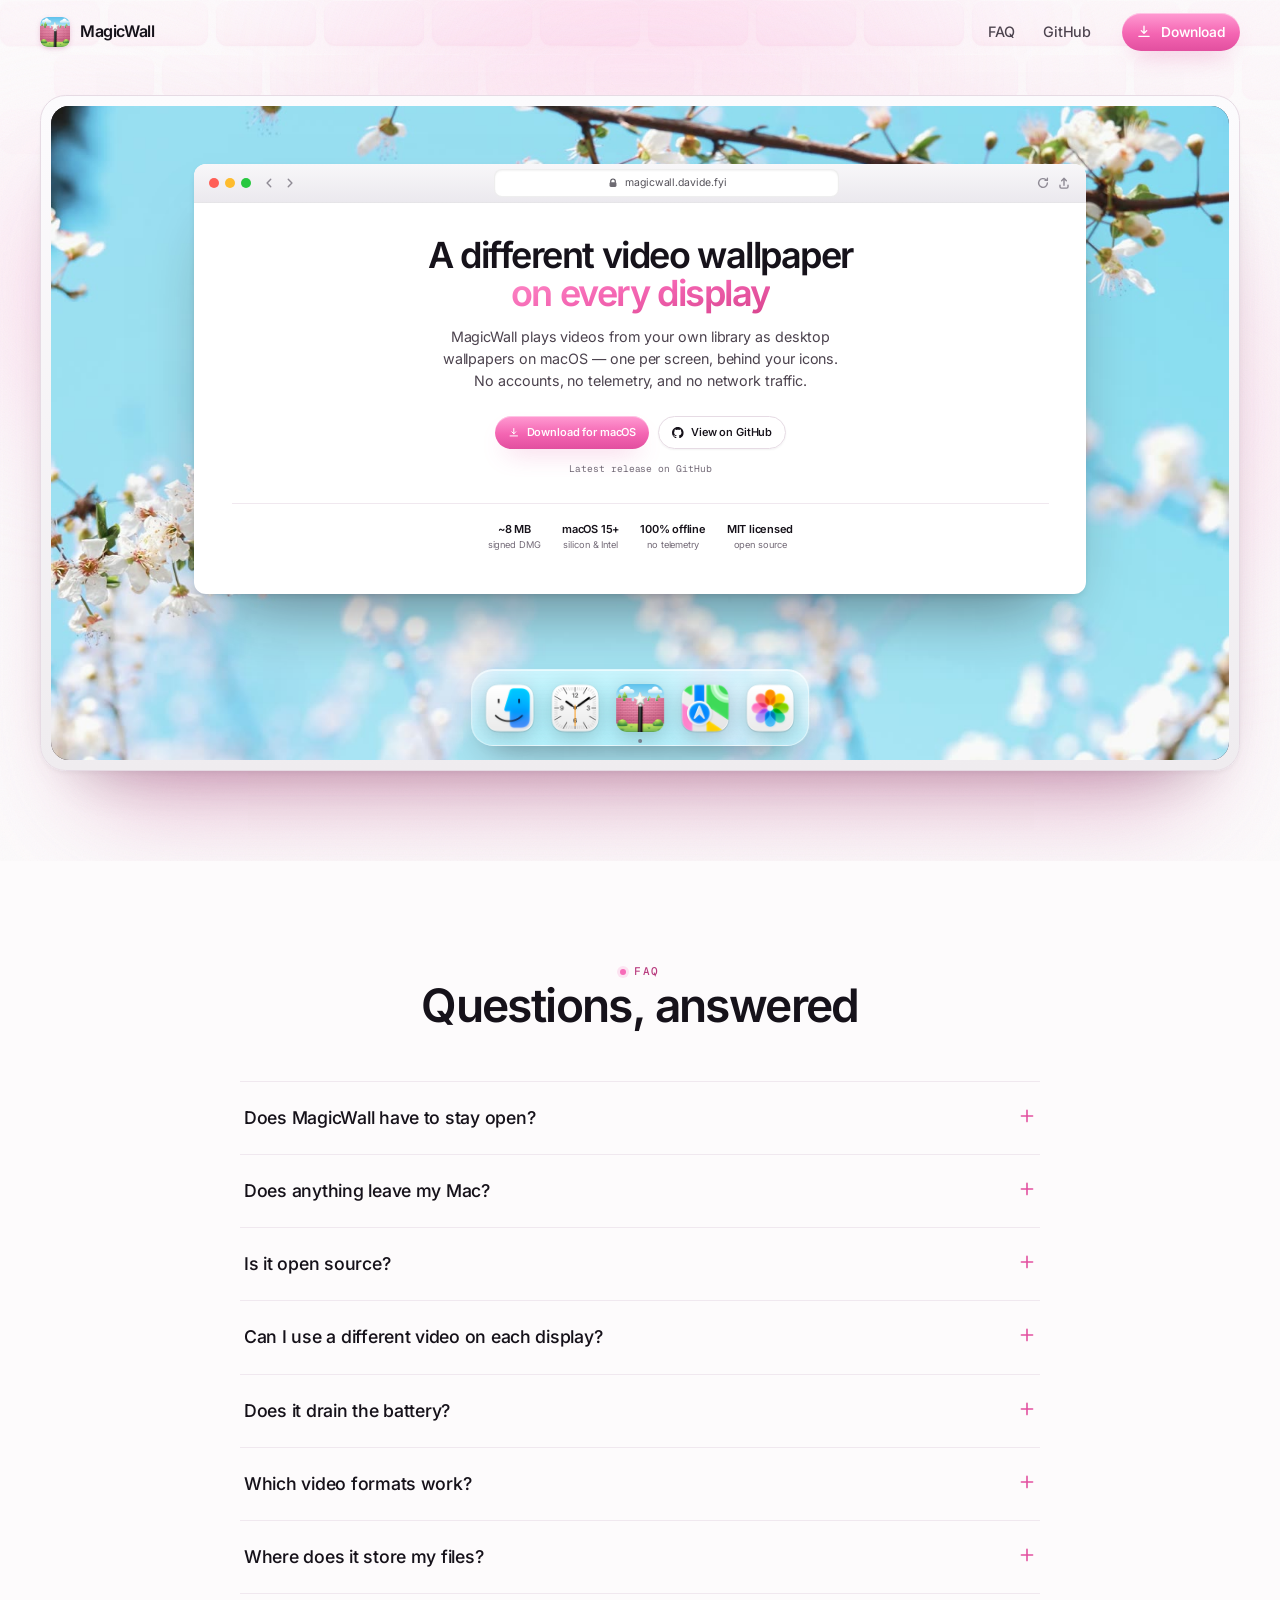
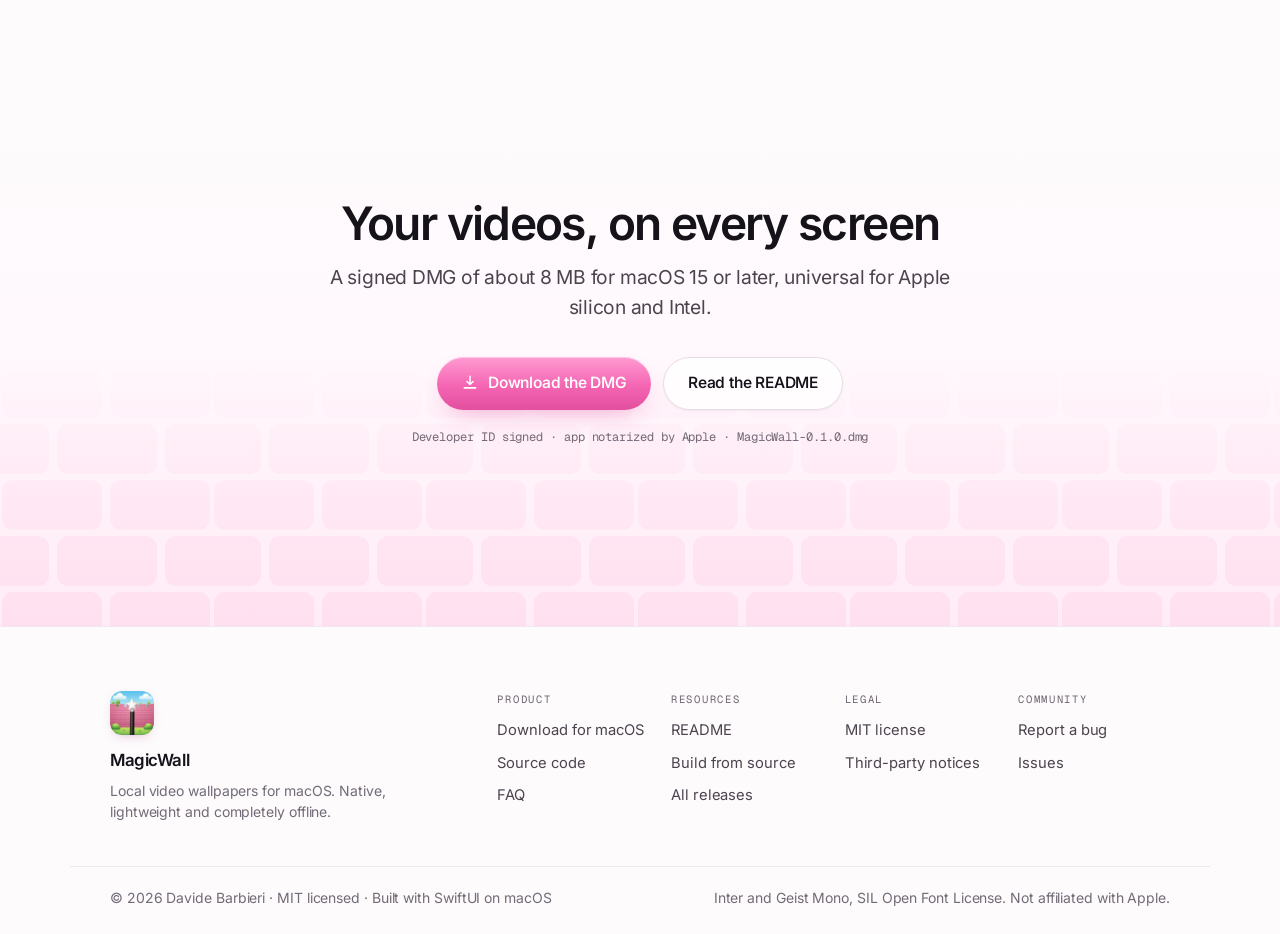
==== site/index.html @ 646cb4cf "site: add the MagicWall landing page (static, Vercel-ready) A self-contained static one-pager for ma" ====
<!doctype html>
<html lang="en">
<head>
<meta charset="utf-8">
<meta name="viewport" content="width=device-width, initial-scale=1">

<title>MagicWall — Local video wallpapers for macOS</title>
<meta name="description" content="Set a different video wallpaper on every display. Native, offline, no accounts, no telemetry. Requires macOS 15 or later; universal for Apple silicon and Intel.">
<link rel="canonical" href="https://magicwall.davide.fyi/">
<meta name="color-scheme" content="light">
<meta name="theme-color" content="#fdfbfc">
<meta name="author" content="Davide Barbieri">

<meta property="og:type" content="website">
<meta property="og:url" content="https://magicwall.davide.fyi/">
<meta property="og:site_name" content="MagicWall">
<meta property="og:title" content="MagicWall — a different video wallpaper on every display">
<meta property="og:description" content="Native macOS video wallpapers from your own library. Per-screen assignments, power-aware playback, menu bar control. Offline, MIT licensed, macOS 15+.">
<meta property="og:image" content="https://magicwall.davide.fyi/assets/icon/og.jpg">
<meta property="og:image:width" content="1200">
<meta property="og:image:height" content="630">
<meta name="twitter:card" content="summary_large_image">
<meta name="twitter:title" content="MagicWall — a different video wallpaper on every display">
<meta name="twitter:description" content="Native macOS video wallpapers from your own library. Per-display assignments, power-aware playback, menu bar control. Offline, MIT licensed, macOS 15+.">
<meta name="twitter:image" content="https://magicwall.davide.fyi/assets/icon/og.jpg">

<link rel="icon" href="assets/icon/favicon-32.png" sizes="32x32" type="image/png">
<link rel="icon" href="assets/icon/favicon-16.png" sizes="16x16" type="image/png">
<link rel="apple-touch-icon" href="assets/icon/apple-touch-icon.png">
<link rel="manifest" href="site.webmanifest">

<link rel="preload" href="assets/font/inter-latin-var.woff2" as="font" type="font/woff2" crossorigin>
<link rel="preload" href="assets/font/geist-mono-latin-var.woff2" as="font" type="font/woff2" crossorigin>
<link rel="stylesheet" href="styles/tokens.css">
<link rel="stylesheet" href="styles/layout.css">
<link rel="stylesheet" href="styles/components.css">
<!-- marks JS as available before first paint so reveal animations never flash -->
<script>document.documentElement.classList.add('js');</script>
<script src="scripts/main.js" defer></script>
</head>

<body>
<a class="skip-link" href="#main">Skip to content</a>

<header class="nav" data-nav>
  <div class="wrap wrap--screen nav-inner">
    <a class="brand" href="#top" aria-label="MagicWall — home">
      <img class="brand-icon" src="assets/icon/icon-192.png" width="30" height="30" alt="" decoding="async">
      <span class="brand-name">MagicWall</span>
    </a>

    <nav class="nav-links" aria-label="Main">
      <a href="#faq">FAQ</a>
      <a href="https://github.com/davidullo/magicwall">GitHub</a>
    </nav>

    <div class="nav-actions">
      <a class="btn btn--primary btn--sm" href="https://github.com/davidullo/magicwall/releases/latest" data-release-link>
        <svg class="ico" viewBox="0 0 20 20" width="16" height="16" aria-hidden="true" focusable="false"><path d="M10 2.6v9.1m0 0 3.4-3.4M10 11.7 6.6 8.3M3.6 15.4h12.8" fill="none" stroke="currentColor" stroke-width="1.7" stroke-linecap="round" stroke-linejoin="round"/></svg>
        Download
      </a>
      <button class="nav-toggle" type="button" data-nav-toggle aria-expanded="false" aria-controls="nav-panel">
        <span class="sr-only">Menu</span>
        <span class="nav-toggle-bars" aria-hidden="true"><i></i><i></i></span>
      </button>
    </div>
  </div>

  <div class="nav-panel" id="nav-panel" data-nav-panel>
    <a href="#faq">FAQ</a>
    <a href="https://github.com/davidullo/magicwall">GitHub</a>
    <a href="https://github.com/davidullo/magicwall/releases/latest" data-release-link>Download for macOS</a>
  </div>
</header>

<main id="main">

  <!-- ───────────────────────────── hero ───────────────────────────── -->
  <section class="hero" id="top">
    <div class="hero-bg" aria-hidden="true">
      <div class="hero-bricks" data-bricks></div>
      <span class="blob blob--a"></span>
      <span class="blob blob--b"></span>
      <span class="blob blob--c"></span>
      <span class="blob blob--veil"></span>
      <span class="grain"></span>
    </div>

    <div class="wrap wrap--screen hero-inner">
      <div class="screen" data-reveal>
        <div class="screen-glass">
          <video class="screen-wallpaper" autoplay muted loop playsinline preload="metadata"
                 poster="assets/media/wallpaper-poster.jpg" aria-hidden="true" tabindex="-1">
            <source src="assets/media/wallpaper.mp4" type="video/mp4">
          </video>

          <div class="browser">
            <div class="browser-chrome">
              <span class="browser-lights" aria-hidden="true"><i></i><i></i><i></i></span>
              <span class="browser-nav" aria-hidden="true">
                <svg viewBox="0 0 16 16" width="14" height="14" focusable="false"><path d="M10 3.6 5.8 8l4.2 4.4" fill="none" stroke="currentColor" stroke-width="1.6" stroke-linecap="round" stroke-linejoin="round"/></svg>
                <svg viewBox="0 0 16 16" width="14" height="14" focusable="false"><path d="M6 3.6 10.2 8 6 12.4" fill="none" stroke="currentColor" stroke-width="1.6" stroke-linecap="round" stroke-linejoin="round"/></svg>
              </span>
              <span class="browser-url">
                <svg viewBox="0 0 16 16" width="12" height="12" aria-hidden="true" focusable="false"><path d="M5 7V5.6a3 3 0 0 1 6 0V7" fill="none" stroke="currentColor" stroke-width="1.5" stroke-linecap="round"/><rect x="3.4" y="7" width="9.2" height="6.2" rx="1.8" fill="currentColor" opacity=".85"/></svg>
                magicwall.davide.fyi
              </span>
              <span class="browser-nav browser-nav--right" aria-hidden="true">
                <svg viewBox="0 0 16 16" width="14" height="14" focusable="false"><path d="M13 8a5 5 0 1 1-1.6-3.7M13 2.4V5h-2.6" fill="none" stroke="currentColor" stroke-width="1.6" stroke-linecap="round" stroke-linejoin="round"/></svg>
                <svg viewBox="0 0 16 16" width="14" height="14" focusable="false"><path d="M8 10.5V2.6m0 0L5.3 5.3M8 2.6l2.7 2.7M3.4 10.4v1.8c0 .9.7 1.6 1.6 1.6h6c.9 0 1.6-.7 1.6-1.6v-1.8" fill="none" stroke="currentColor" stroke-width="1.6" stroke-linecap="round" stroke-linejoin="round"/></svg>
              </span>
            </div>

            <div class="browser-body">
              <div class="site-mini">
                <h1 class="mini-title">A different video wallpaper <span class="grad">on every display</span></h1>

                <p class="mini-lede">
                  MagicWall plays videos from your own library as desktop wallpapers on
                  macOS — one per screen, behind your icons. No accounts, no telemetry,
                  and no network traffic.
                </p>

                <div class="mini-actions">
                  <a class="btn btn--primary btn--sm" href="https://github.com/davidullo/magicwall/releases/latest" data-release-link>
                    <svg class="ico" viewBox="0 0 20 20" width="15" height="15" aria-hidden="true" focusable="false"><path d="M10 2.6v9.1m0 0 3.4-3.4M10 11.7 6.6 8.3M3.6 15.4h12.8" fill="none" stroke="currentColor" stroke-width="1.7" stroke-linecap="round" stroke-linejoin="round"/></svg>
                    Download for macOS
                  </a>
                  <a class="btn btn--ghost btn--sm" href="https://github.com/davidullo/magicwall">
                    <svg class="ico" viewBox="0 0 16 16" width="14" height="14" aria-hidden="true" focusable="false"><path fill="currentColor" d="M8 0C3.58 0 0 3.58 0 8c0 3.54 2.29 6.53 5.47 7.59.4.07.55-.17.55-.38 0-.19-.01-.82-.01-1.49-2.01.37-2.53-.49-2.69-.94-.09-.23-.48-.94-.82-1.13-.28-.15-.68-.52-.01-.53.63-.01 1.08.58 1.23.82.72 1.21 1.87.87 2.33.66.07-.52.28-.87.51-1.07-1.78-.2-3.64-.89-3.64-3.95 0-.87.31-1.59.82-2.15-.08-.2-.36-1.02.08-2.12 0 0 .67-.21 2.2.82.64-.18 1.32-.27 2-.27s1.36.09 2 .27c1.53-1.04 2.2-.82 2.2-.82.44 1.1.16 1.92.08 2.12.51.56.82 1.27.82 2.15 0 3.07-1.87 3.75-3.65 3.95.29.25.54.73.54 1.48 0 1.07-.01 1.93-.01 2.2 0 .21.15.46.55.38A8.01 8.01 0 0 0 16 8c0-4.42-3.58-8-8-8Z"/></svg>
                    View on GitHub
                  </a>
                </div>

                <p class="mini-note mono" data-release-status aria-live="polite">v0.1.0 · 7.7 MB · macOS 15+</p>

                <ul class="mini-facts">
                  <li><b>~8 MB</b><span>signed DMG</span></li>
                  <li><b>macOS 15+</b><span>silicon &amp; Intel</span></li>
                  <li><b>100% offline</b><span>no telemetry</span></li>
                  <li><b>MIT licensed</b><span>open source</span></li>
                </ul>
              </div>
            </div>
          </div>

          <div class="dock" data-dock aria-hidden="true">
            <span class="dock-bg" aria-hidden="true"></span>

            <span class="dock-item">
              <span class="dock-icon-zoom"><img class="dock-icon" src="assets/dock/finder_tahoe.png" alt="" width="80" height="80" loading="lazy" decoding="async"></span>
            </span>
            <span class="dock-item">
              <span class="dock-icon-zoom"><img class="dock-icon" src="assets/dock/clock_tahoe.png" alt="" width="80" height="80" loading="lazy" decoding="async"></span>
            </span>

            <span class="dock-item dock-item--main">
              <span class="dock-icon-zoom"><img class="dock-icon" src="assets/icon/icon-192.png" alt="" width="80" height="80" decoding="async"></span>
              <span class="dock-dot" aria-hidden="true"></span>
            </span>

            <span class="dock-item">
              <span class="dock-icon-zoom"><img class="dock-icon" src="assets/dock/maps_tahoe.png" alt="" width="80" height="80" loading="lazy" decoding="async"></span>
            </span>
            <span class="dock-item">
              <span class="dock-icon-zoom"><img class="dock-icon" src="assets/dock/photos_tahoe.png" alt="" width="80" height="80" loading="lazy" decoding="async"></span>
            </span>
          </div>
        </div>
      </div>
    </div>
  </section>

  <!-- ──────────────────────────── faq ──────────────────────────── -->
  <section class="section" id="faq">
    <div class="wrap wrap--narrow">
      <div class="section-head section-head--center" data-reveal>
        <p class="eyebrow"><span class="dot"></span>FAQ</p>
        <h2 class="h2">Questions, answered</h2>
      </div>

      <div class="faq">
        <details name="faq" data-reveal>
          <summary>Does MagicWall have to stay open?</summary>
          <p>Yes. It runs from the menu bar: closing the library window does not quit it, so the wallpaper keeps running. If you quit MagicWall from the menu bar, playback stops and your desktop falls back to the still picture it had before.</p>
        </details>
        <details name="faq" data-reveal>
          <summary>Does anything leave my Mac?</summary>
          <p>No. MagicWall has no accounts, no telemetry and makes no network requests at all. Videos, posters and the SQLite database stay inside <code>~/Library/Application Support/MagicWall</code> on your machine.</p>
        </details>
        <details name="faq" data-reveal>
          <summary>Is it open source?</summary>
          <p>Yes — MIT licensed, written in SwiftUI with AVFoundation and GRDB, and the source is on GitHub. Official downloads are signed with a Developer ID, and the app inside is notarized by Apple with the ticket stapled, so it launches without a Gatekeeper prompt.</p>
        </details>
        <details name="faq" data-reveal>
          <summary>Can I use a different video on each display?</summary>
          <p>Yes. Assignments are stored per display, keyed by the screen’s display ID, and restored every time MagicWall starts — a monitor that stays connected resumes the same clip it had before.</p>
        </details>
        <details name="faq" data-reveal>
          <summary>Does it drain the battery?</summary>
          <p>Playback pauses on battery, in Low Power Mode, under thermal pressure, when the screen is locked or the desktop is hidden, and resumes automatically after sleep and wake.</p>
        </details>
        <details name="faq" data-reveal>
          <summary>Which video formats work?</summary>
          <p>MP4, MOV and M4V files import and play through AVFoundation, so H.264 clips work out of the box — and HEVC plays on the Macs that support it. Optional transcoding that shrinks large files is still on the roadmap.</p>
        </details>
        <details name="faq" data-reveal>
          <summary>Where does it store my files?</summary>
          <p>Everything sits in <code>~/Library/Application Support/MagicWall</code>: <code>magicwall.sqlite</code>, <code>themes.json</code> and the <code>Library/Videos</code> and <code>Library/Posters</code> folders. Delete it and remove the app to uninstall.</p>
        </details>
      </div>
    </div>
  </section>

  <!-- ─────────────────────────── final cta ─────────────────────────── -->
  <section class="cta">
    <div class="cta-bricks" aria-hidden="true"></div>
    <div class="wrap wrap--narrow cta-inner" data-reveal>
      <h2 class="h2">Your videos, on every screen</h2>
      <p class="lede">A signed DMG of about 8 MB for macOS 15 or later, universal for Apple silicon and Intel.</p>
      <div class="cta-actions">
        <a class="btn btn--primary btn--lg" href="https://github.com/davidullo/magicwall/releases/latest" data-release-link>
          <svg class="ico" viewBox="0 0 20 20" width="18" height="18" aria-hidden="true" focusable="false"><path d="M10 2.6v9.1m0 0 3.4-3.4M10 11.7 6.6 8.3M3.6 15.4h12.8" fill="none" stroke="currentColor" stroke-width="1.7" stroke-linecap="round" stroke-linejoin="round"/></svg>
          Download the DMG
        </a>
        <a class="btn btn--ghost btn--lg" href="https://github.com/davidullo/magicwall">Read the README</a>
      </div>
      <p class="cta-meta mono">Developer ID signed · app notarized by Apple · <span data-release-name>MagicWall-0.1.0.dmg</span></p>
    </div>
  </section>
</main>

<footer class="footer">
  <div class="wrap footer-inner">
    <div class="footer-brand">
      <img class="footer-icon" src="assets/icon/icon-192.png" width="44" height="44" alt="" loading="lazy" decoding="async">
      <p class="footer-word">MagicWall</p>
      <p class="small">Local video wallpapers for macOS. Native, lightweight and completely offline.</p>
    </div>

    <nav class="footer-cols" aria-label="Footer">
      <div class="footer-col">
        <p class="footer-col-title mono">Product</p>
        <a href="https://github.com/davidullo/magicwall/releases/latest" data-release-link>Download for macOS</a>
        <a href="https://github.com/davidullo/magicwall">Source code</a>
        <a href="#faq">FAQ</a>
      </div>
      <div class="footer-col">
        <p class="footer-col-title mono">Resources</p>
        <a href="https://github.com/davidullo/magicwall">README</a>
        <a href="https://github.com/davidullo/magicwall#%EF%B8%8F-build--run">Build from source</a>
        <a href="https://github.com/davidullo/magicwall/releases">All releases</a>
      </div>
      <div class="footer-col">
        <p class="footer-col-title mono">Legal</p>
        <a href="https://github.com/davidullo/magicwall/blob/main/LICENSE">MIT license</a>
        <a href="https://github.com/davidullo/magicwall/blob/main/THIRD_PARTY_NOTICES.md">Third-party notices</a>
      </div>
      <div class="footer-col">
        <p class="footer-col-title mono">Community</p>
        <a href="https://github.com/davidullo/magicwall/issues/new">Report a bug</a>
        <a href="https://github.com/davidullo/magicwall/issues">Issues</a>
      </div>
    </nav>
  </div>

  <div class="wrap footer-base">
    <p class="small">© <span data-year>2026</span> Davide Barbieri · MIT licensed · Built with SwiftUI on macOS</p>
    <p class="small">Inter and Geist Mono, SIL Open Font License. Not affiliated with Apple.</p>
  </div>
</footer>
</body>
</html>
---- site/styles/tokens.css ----
/*  MagicWall — design tokens & base
    Palette derived from the app icon: pink bricks, white star, warm ink. */

@font-face {
  font-family: "Inter";
  src: url("../assets/font/inter-latin-var.woff2") format("woff2");
  font-weight: 100 900;
  font-style: normal;
  font-display: swap;
}

@font-face {
  font-family: "Geist Mono";
  src: url("../assets/font/geist-mono-latin-var.woff2") format("woff2");
  font-weight: 100 900;
  font-style: normal;
  font-display: swap;
}

:root {
  /* surfaces */
  --white: #ffffff;
  --bg: #fdfbfc;
  --bg-soft: #f9f5f8;
  --bg-sunk: #f5f0f4;

  /* ink — 3 and 4 stay legible: both clear 4.5:1 on the page background and on
     the pink CTA band (they are used for small, low-emphasis text) */
  --ink: #16121a;
  --ink-2: #4c434e;
  --ink-3: #736a77;
  --ink-4: #6d6471;

  /* lines */
  --line: #f0e8ef;
  --line-2: #e6dbe4;
  --line-3: #d9cbdb;

  /* pink — the app accent is --pink-500 */
  --pink-50: #fff6fb;
  --pink-100: #ffecf6;
  --pink-200: #ffd8ec;
  --pink-300: #ffbcdf;
  --pink-400: #ff95cd;
  --pink-500: #f76bb8;
  --pink-600: #e24f9f;
  --pink-700: #b93c7f;

  /* bricks (sampled from the app icon) */
  --brick: #ffd9ec;
  --brick-hi: #ffecf7;
  --brick-mid: #ffcde7;
  --brick-lo: #f4b0d4;
  --mortar: #f8cbe2;

  /* micro accents from the icon, used sparingly */
  --sky: #c6e6f8;
  --grass: #a9d97f;

  --radius-xs: 8px;
  --radius-sm: 12px;
  --radius-md: 18px;
  --radius-lg: 26px;
  --radius-xl: 34px;
  --radius-full: 999px;

  --shadow-xs: 0 1px 2px rgba(23, 19, 25, 0.05);
  --shadow-sm: 0 1px 2px rgba(23, 19, 25, 0.05), 0 6px 14px -10px rgba(23, 19, 25, 0.10);
  --shadow-md: 0 2px 4px rgba(23, 19, 25, 0.04), 0 20px 36px -22px rgba(185, 60, 127, 0.24);
  --shadow-lg: 0 3px 8px rgba(23, 19, 25, 0.05), 0 46px 80px -40px rgba(185, 60, 127, 0.32);
  --shadow-pink: 0 12px 26px -12px rgba(226, 79, 159, 0.48);

  --grad-accent: linear-gradient(180deg, #ff9bd2 0%, #f465b2 55%, #e24f9f 100%);
  --grad-accent-hover: linear-gradient(180deg, #ffa9d9 0%, #f776bd 55%, #e85aa8 100%);
  --grad-soft: linear-gradient(180deg, #fff7fc 0%, #fff0f8 100%);

  --font-sans: "Inter", -apple-system, BlinkMacSystemFont, "Segoe UI", Roboto,
    Helvetica, Arial, sans-serif;
  --font-mono: "Geist Mono", ui-monospace, SFMono-Regular, Menlo, Consolas, monospace;

  --wrap: 1140px;
  --wrap-narrow: 880px;
  --gutter: clamp(20px, 5vw, 40px);
  --section-y: clamp(72px, 9vw, 128px);

  --ease: cubic-bezier(0.22, 0.61, 0.36, 1);
  --ease-out: cubic-bezier(0.16, 1, 0.3, 1);
  --dur: 0.28s;

  --nav-h: 64px;
  color-scheme: light;
}

*,
*::before,
*::after {
  box-sizing: border-box;
}

html {
  -webkit-text-size-adjust: 100%;
}

html:focus-within {
  scroll-behavior: smooth;
}

body {
  margin: 0;
  background: var(--bg);
  color: var(--ink);
  font-family: var(--font-sans);
  font-size: 16px;
  line-height: 1.6;
  font-weight: 400;
  letter-spacing: -0.005em;
  -webkit-font-smoothing: antialiased;
  -moz-osx-font-smoothing: grayscale;
  overflow-x: hidden;
}

img,
svg,
video {
  display: block;
  max-width: 100%;
}

img,
video {
  height: auto;
}

a {
  color: inherit;
  text-decoration: none;
}

button {
  font: inherit;
  color: inherit;
  background: none;
  border: 0;
  padding: 0;
  cursor: pointer;
}

h1,
h2,
h3,
h4,
p,
figure,
blockquote {
  margin: 0;
}

ul,
ol {
  margin: 0;
  padding: 0;
  list-style: none;
}

hr {
  border: 0;
  border-top: 1px solid var(--line);
  margin: 0;
}

::selection {
  background: var(--pink-200);
  color: var(--ink);
}

:focus-visible {
  outline: 2px solid var(--pink-500);
  outline-offset: 3px;
  border-radius: 6px;
}

/* ---------- type scale ---------- */

.display {
  font-size: clamp(2.5rem, 5.7vw, 4.3rem);
  line-height: 1;
  letter-spacing: -0.045em;
  font-weight: 620;
}

.h2 {
  font-size: clamp(1.9rem, 3.6vw, 2.9rem);
  line-height: 1.06;
  letter-spacing: -0.035em;
  font-weight: 600;
}

.h3 {
  font-size: clamp(1.15rem, 1.7vw, 1.4rem);
  line-height: 1.2;
  letter-spacing: -0.022em;
  font-weight: 580;
}

.lede {
  font-size: clamp(1.02rem, 1.5vw, 1.22rem);
  line-height: 1.6;
  color: var(--ink-2);
  letter-spacing: -0.012em;
  font-weight: 400;
}

.small {
  font-size: 0.875rem;
  line-height: 1.5;
  color: var(--ink-3);
}

.eyebrow {
  font-family: var(--font-mono);
  font-size: 0.688rem;
  font-weight: 500;
  letter-spacing: 0.14em;
  text-transform: uppercase;
  /* pink-700 keeps the 11px label at ~5:1 on the page background */
  color: var(--pink-700);
}

.mono {
  font-family: var(--font-mono);
  font-feature-settings: "tnum" 1;
}

/* pink gradient on the key half of a headline */
.grad {
  background-image: linear-gradient(168deg, #ff8cc9 0%, #f465b2 46%, #d9448f 100%);
  -webkit-background-clip: text;
  background-clip: text;
  color: transparent;
  /* keeps descenders from being clipped by the text clip */
  display: inline-block;
  padding-bottom: 0.04em;
}

/* ---------- layout helpers ---------- */

.wrap {
  width: 100%;
  max-width: var(--wrap);
  margin-inline: auto;
  padding-inline: var(--gutter);
}

.wrap--narrow {
  max-width: var(--wrap-narrow);
}

.section {
  position: relative;
  padding-block: var(--section-y);
}

.stack > * + * {
  margin-top: var(--stack-gap, 1rem);
}

.sr-only {
  position: absolute;
  width: 1px;
  height: 1px;
  padding: 0;
  margin: -1px;
  overflow: hidden;
  clip-path: inset(50%);
  white-space: nowrap;
  border: 0;
}

.skip-link {
  position: absolute;
  top: 10px;
  left: 50%;
  translate: -50% -160%;
  z-index: 100;
  padding: 10px 16px;
  border-radius: var(--radius-full);
  background: var(--ink);
  color: var(--white);
  font-size: 0.85rem;
  transition: translate 0.2s var(--ease);
}

.skip-link:focus-visible {
  translate: -50% 0;
}

/* ---------- motion ---------- */

@media (prefers-reduced-motion: reduce) {
  html:focus-within {
    scroll-behavior: auto;
  }

  *,
  *::before,
  *::after {
    animation-duration: 0.001ms !important;
    animation-iteration-count: 1 !important;
    transition-duration: 0.001ms !important;
  }
}
---- site/styles/layout.css ----
/*  MagicWall — layout: nav, hero (Mac screen), sections, faq, cta, footer  */

.wrap--wide {
  max-width: 1240px;
}

/* the hero screen may run wider than the text columns */
.wrap--screen {
  max-width: 1500px;
}

/* ═══════════════════════════════ nav ═══════════════════════════════ */

.nav {
  position: fixed;
  inset: 0 0 auto 0;
  z-index: 60;
  background: transparent;
  border-bottom: 1px solid transparent;
  transition: background 0.3s var(--ease), box-shadow 0.3s var(--ease),
    border-color 0.3s var(--ease);
}

.nav.is-scrolled,
.nav.is-open {
  background: rgba(253, 251, 252, 0.82);
  backdrop-filter: blur(16px) saturate(1.5);
  -webkit-backdrop-filter: blur(16px) saturate(1.5);
  border-bottom-color: var(--line);
  box-shadow: 0 1px 0 rgba(255, 255, 255, 0.7);
}

.nav-inner {
  display: flex;
  align-items: center;
  gap: 18px;
  height: var(--nav-h);
}

.brand {
  display: flex;
  align-items: center;
  gap: 10px;
  margin-right: auto;
}

.brand-icon {
  width: 30px;
  height: 30px;
  border-radius: 8px;
  box-shadow: 0 2px 6px -2px rgba(185, 60, 127, 0.45);
}

.brand-name {
  font-size: 1rem;
  font-weight: 600;
  letter-spacing: -0.025em;
}

.nav-links {
  display: flex;
  align-items: center;
  gap: 2px;
}

.nav-links a {
  padding: 7px 13px;
  border-radius: var(--radius-full);
  font-size: 0.9rem;
  font-weight: 480;
  color: var(--ink-2);
  transition: color 0.2s var(--ease), background 0.2s var(--ease);
}

.nav-links a:hover {
  color: var(--ink);
  background: var(--pink-50);
}

.nav-actions {
  display: flex;
  align-items: center;
  gap: 10px;
}

.nav-toggle {
  display: none;
  width: 38px;
  height: 34px;
  place-items: center;
  border-radius: var(--radius-sm);
  border: 1px solid var(--line-2);
  background: rgba(255, 255, 255, 0.7);
}

.nav-toggle-bars {
  display: grid;
  gap: 5px;
  width: 16px;
}

.nav-toggle-bars i {
  display: block;
  height: 1.6px;
  border-radius: 2px;
  background: var(--ink-2);
  transition: transform 0.28s var(--ease);
}

.nav.is-open .nav-toggle-bars i:first-child {
  transform: translateY(3.3px) rotate(45deg);
}

.nav.is-open .nav-toggle-bars i:last-child {
  transform: translateY(-3.3px) rotate(-45deg);
}

.nav-panel {
  display: none;
}

/* ═════════════════════════ hero / mac screen ═════════════════════════ */

.hero {
  position: relative;
  padding-top: calc(var(--nav-h) + clamp(18px, 2.4vw, 40px));
  padding-bottom: clamp(56px, 7vw, 104px);
  overflow: clip;
}

.hero-bg {
  position: absolute;
  inset: 0;
  pointer-events: none;
}

.hero-inner {
  position: relative;
  z-index: 2;
}

/* the display itself */
.screen {
  /* Dock metrics live here so the glass padding can reserve room for the
     magnified row — .dock in components.css reads them with fallbacks.
     The dock scales with the viewport: on a narrow "display" the icons are
     proportionally smaller, exactly like a real Mac at a smaller resolution. */
  --dock-icon: clamp(38px, 4.55vw, 64px);
  --dock-pad: calc(var(--dock-icon) * 0.16);
  position: relative;
  padding: clamp(7px, 0.8vw, 12px);
  border-radius: clamp(20px, 2vw, 30px);
  background: linear-gradient(180deg, #fcfbfd 0%, #efecef 100%);
  border: 1px solid var(--line-2);
  box-shadow: 0 2px 4px rgba(23, 19, 25, 0.04),
    0 70px 100px -56px rgba(185, 60, 127, 0.5),
    0 30px 60px -44px rgba(23, 19, 25, 0.4);
}

.screen-glass {
  position: relative;
  display: grid;
  place-items: center;
  /* The stage keeps --screen-ratio as a *minimum*: the ::before below is a
     ratio spacer sharing the same grid cell as .browser, so when the window
     needs more room the glass grows instead of clipping it. */
  --screen-ratio: 1.8;
  --glass-pad-x: clamp(16px, 2.4vw, 48px);
  --glass-pad-t: clamp(16px, 2.2vw, 40px);
  --glass-pad-b: calc(var(--dock-icon) * 1.82 + 30px);
  padding: var(--glass-pad-t) var(--glass-pad-x) var(--glass-pad-b);
  border-radius: clamp(12px, 1.4vw, 20px);
  overflow: hidden;
  background: #2a2130;
}

/* The spacer is the *content* area the ratio asks for: the ratio is measured on
   the border box, so the horizontal padding is added back and the vertical
   padding (already part of the box) is taken away. */
.screen-glass::before {
  content: "";
  grid-area: 1 / 1;
  width: 100%;
  padding-top: calc(
    (100% + var(--glass-pad-x) * 2) / var(--screen-ratio) - var(--glass-pad-t) -
      var(--glass-pad-b)
  );
}

.screen-wallpaper {
  position: absolute;
  inset: 0;
  width: 100%;
  height: 100%;
  object-fit: cover;
}

/* ═══════════════════════════ section head ═══════════════════════════ */

.section {
  position: relative;
  padding-block: clamp(64px, 8vw, 118px);
}

.section-head {
  max-width: 700px;
  margin-bottom: clamp(30px, 4vw, 54px);
}

.section-head--center {
  margin-inline: auto;
  text-align: center;
}

.section-head .h2 {
  margin-bottom: 14px;
}

/* ═══════════════════════════════ faq ═══════════════════════════════ */

.faq {
  border-top: 1px solid var(--line);
}

/* ═══════════════════════════════ cta ═══════════════════════════════ */

.cta {
  position: relative;
  padding-block: clamp(68px, 8vw, 112px) clamp(120px, 14vw, 190px);
  text-align: center;
  background: linear-gradient(180deg, var(--bg) 0%, #fff9fd 44%, var(--pink-100) 100%);
  overflow: clip;
}

.cta-inner {
  position: relative;
  z-index: 2;
}

.cta .h2 {
  margin-bottom: 14px;
}

.cta .lede {
  max-width: 52ch;
  margin-inline: auto;
}

.cta-actions {
  display: flex;
  flex-wrap: wrap;
  justify-content: center;
  gap: 12px;
  margin-top: clamp(26px, 3vw, 34px);
}

.cta-meta {
  margin-top: 18px;
  font-size: 0.76rem;
  color: var(--ink-3);
}

/* ═════════════════════════════ footer ═════════════════════════════ */

.footer {
  border-top: 1px solid var(--line);
  background: var(--bg);
  padding-block: clamp(44px, 5vw, 66px) 26px;
}

.footer-inner {
  display: grid;
  grid-template-columns: minmax(220px, 1.2fr) 2.4fr;
  gap: clamp(26px, 4vw, 64px);
}

.footer-brand {
  max-width: 300px;
}

.footer-icon {
  width: 44px;
  height: 44px;
  border-radius: 12px;
  box-shadow: 0 4px 12px -6px rgba(185, 60, 127, 0.5);
}

.footer-word {
  margin-top: 12px;
  font-size: 1.05rem;
  font-weight: 600;
  letter-spacing: -0.025em;
}

.footer-brand .small {
  margin-top: 6px;
}

.footer-cols {
  display: grid;
  grid-template-columns: repeat(4, minmax(0, 1fr));
  gap: 22px;
}

.footer-col {
  display: flex;
  flex-direction: column;
  gap: 9px;
}

.footer-col-title {
  margin-bottom: 2px;
  font-size: 0.66rem;
  letter-spacing: 0.16em;
  text-transform: uppercase;
  color: var(--ink-4);
}

.footer-col a {
  font-size: 0.92rem;
  color: var(--ink-2);
  transition: color 0.18s var(--ease);
}

.footer-col a:hover {
  color: var(--pink-600);
}

.footer-base {
  display: flex;
  flex-wrap: wrap;
  justify-content: space-between;
  gap: 10px;
  margin-top: clamp(30px, 3.4vw, 46px);
  padding-top: 20px;
  border-top: 1px solid var(--line);
}

/* ═════════════════════════ responsive ═════════════════════════ */

@media (max-width: 900px) {
  .nav-links,
  .nav-actions .btn--sm {
    display: none;
  }

  .nav-toggle {
    display: grid;
  }

  .nav-actions {
    margin-left: auto;
  }

  .nav.is-open .nav-panel {
    display: flex;
  }

  .nav-panel {
    flex-direction: column;
    gap: 2px;
    padding: 10px var(--gutter) 20px;
    border-top: 1px solid var(--line);
    box-shadow: var(--shadow-md);
  }

  .nav-panel a {
    padding: 13px 4px;
    font-size: 1rem;
    font-weight: 500;
    color: var(--ink-2);
    border-bottom: 1px solid var(--line);
  }

  .nav-panel a:last-child {
    margin-top: 12px;
    padding: 13px 18px;
    text-align: center;
    border: 0;
    border-radius: var(--radius-full);
    background: var(--grad-accent);
    color: var(--white);
    font-weight: 560;
    box-shadow: var(--shadow-pink);
  }
}

@media (max-width: 860px) {
  .footer-inner {
    grid-template-columns: 1fr;
  }

  .footer-cols {
    grid-template-columns: repeat(2, minmax(0, 1fr));
    gap: 26px 18px;
  }

  .footer-brand {
    max-width: none;
  }
}

/* the stage gets less panoramic as the viewport narrows, so the fake window
   keeps breathing room around it */
@media (max-width: 1279px) {
  .screen-glass {
    --screen-ratio: 1.7;
  }
}

/* on a wide-but-short desktop the whole screen still has to fit above the fold */
@media (min-width: 1500px) {
  .screen-glass {
    --screen-ratio: 1.85;
  }
}

@media (max-width: 1024px) {
  .screen-glass {
    --screen-ratio: 1.6;
  }
}

@media (max-width: 900px) {
  .screen-glass {
    --screen-ratio: 1.5;
  }
}

@media (max-width: 800px) {
  .screen-glass {
    --screen-ratio: 1.45;
  }
}

@media (max-width: 720px) {
  .screen-glass {
    /* keep a strip of wallpaper around the window, like a real desktop */
    padding: 20px 14px calc(var(--dock-icon) * 1.82 + 30px);
  }

  /* on mobile the glass height follows the window: no ratio spacer */
  .screen-glass::before {
    display: none;
  }
}
---- site/styles/components.css ----
/*  MagicWall — components: buttons, bricks, browser window, dock, faq, motion  */

/* ═════════════════════════════ buttons ═════════════════════════════ */

.btn {
  display: inline-flex;
  align-items: center;
  justify-content: center;
  gap: 9px;
  padding: 10px 18px;
  border-radius: var(--radius-full);
  font-size: 0.92rem;
  font-weight: 550;
  letter-spacing: -0.012em;
  white-space: nowrap;
  transition: transform 0.18s var(--ease), box-shadow 0.32s var(--ease),
    background-image 0.25s var(--ease), border-color 0.22s var(--ease),
    color 0.2s var(--ease);
}

.btn--sm {
  padding: 8px 14px;
  font-size: 0.86rem;
}

.btn--lg {
  padding: 13px 24px;
  font-size: 0.97rem;
}

.btn .ico {
  flex: 0 0 auto;
}

.btn--primary {
  background-image: var(--grad-accent);
  color: var(--white);
  box-shadow: var(--shadow-pink), inset 0 1px 0 rgba(255, 255, 255, 0.42);
}

.btn--primary:hover {
  background-image: var(--grad-accent-hover);
  transform: translateY(-1px);
  box-shadow: 0 18px 32px -14px rgba(226, 79, 159, 0.58),
    inset 0 1px 0 rgba(255, 255, 255, 0.5);
}

.btn--primary:active {
  transform: translateY(0) scale(0.985);
}

.btn--ghost {
  background: rgba(255, 255, 255, 0.85);
  color: var(--ink);
  border: 1px solid var(--line-2);
  box-shadow: var(--shadow-xs);
}

.btn--ghost:hover {
  border-color: var(--pink-300);
  transform: translateY(-1px);
  box-shadow: var(--shadow-sm);
}

/* ══════════════════════════════ dots ══════════════════════════════ */

.dot {
  flex: 0 0 auto;
  width: 6px;
  height: 6px;
  border-radius: 50%;
  background: var(--pink-500);
  box-shadow: 0 0 0 3px rgba(247, 107, 184, 0.16);
}

.eyebrow .dot {
  display: inline-block;
  margin-right: 8px;
  vertical-align: middle;
}

/* ══════════════════════════════ blobs ══════════════════════════════ */

.blob {
  position: absolute;
  border-radius: 50%;
  filter: blur(70px);
}

.blob--a {
  top: -240px;
  left: 50%;
  translate: -50% 0;
  width: min(1040px, 118vw);
  height: 620px;
  background: radial-gradient(
    50% 50% at 50% 50%,
    rgba(255, 150, 208, 0.34),
    rgba(255, 150, 208, 0) 72%
  );
}

.blob--b {
  top: 4%;
  left: -14%;
  width: 520px;
  height: 520px;
  background: radial-gradient(
    50% 50% at 50% 50%,
    rgba(255, 205, 233, 0.55),
    rgba(255, 205, 233, 0) 70%
  );
}

.blob--c {
  top: 16%;
  right: -16%;
  width: 560px;
  height: 560px;
  background: radial-gradient(
    50% 50% at 50% 50%,
    rgba(255, 219, 238, 0.5),
    rgba(255, 219, 238, 0) 72%
  );
}

.blob--veil {
  top: -6%;
  left: 50%;
  translate: -50% 0;
  width: min(1120px, 122vw);
  height: 700px;
  background: radial-gradient(
    50% 50% at 50% 50%,
    rgba(255, 255, 255, 0.94),
    rgba(255, 255, 255, 0.62) 45%,
    rgba(255, 255, 255, 0) 74%
  );
}

.grain {
  position: absolute;
  inset: 0;
  opacity: 0.04;
  mix-blend-mode: multiply;
  background-image: url("data:image/svg+xml,%3Csvg xmlns='http://www.w3.org/2000/svg' width='140' height='140'%3E%3Cfilter id='n'%3E%3CfeTurbulence type='fractalNoise' baseFrequency='0.85' numOctaves='3' stitchTiles='stitch'/%3E%3C/filter%3E%3Crect width='140' height='140' filter='url(%23n)'/%3E%3C/svg%3E");
  background-size: 140px 140px;
}

/* ═══════════════════════════ bricks ═══════════════════════════ */

.hero-bricks,
.cta-bricks {
  position: absolute;
  background-repeat: repeat;
  /* bond: 100×50 bricks on a 106×56 grid */
  background-image: url("data:image/svg+xml,%3Csvg xmlns='http://www.w3.org/2000/svg' width='212' height='112'%3E%3Cg fill='%23ffd3e9'%3E%3Crect x='2' y='2' width='100' height='50' rx='11'/%3E%3Crect x='110' y='2' width='100' height='50' rx='11'/%3E%3Crect x='-51' y='58' width='100' height='50' rx='11'/%3E%3Crect x='57' y='58' width='100' height='50' rx='11'/%3E%3Crect x='165' y='58' width='100' height='50' rx='11'/%3E%3C/g%3E%3C/svg%3E");
  background-size: 212px 112px;
}

/* static pattern only when the field was not generated (no JS / reduced motion) */
.hero-bricks:not(:empty) {
  background-image: none;
}

.hero-bricks {
  --brick-w: 108px;
  --brick-h: 54px;
  inset: 0 0 auto 0;
  height: clamp(420px, 58vh, 680px);
  opacity: 0.5;
  mask-image: radial-gradient(
    112% 84% at 50% -14%,
    #000 0%,
    rgba(0, 0, 0, 0.42) 40%,
    rgba(0, 0, 0, 0) 74%
  );
  -webkit-mask-image: radial-gradient(
    112% 84% at 50% -14%,
    #000 0%,
    rgba(0, 0, 0, 0.42) 40%,
    rgba(0, 0, 0, 0) 74%
  );
}

/* pink wash behind the bricks */
.hero-bricks::before {
  content: "";
  position: absolute;
  inset: -10% 0 auto 0;
  height: 78%;
  background: radial-gradient(
    72% 100% at 50% 0%,
    var(--pink-200) 0%,
    rgba(255, 216, 236, 0) 72%
  );
  opacity: 0.5;
}

/* cursor light */
.hero-bricks::after {
  content: "";
  position: absolute;
  inset: 0;
  background: radial-gradient(
    260px circle at var(--mx, 50%) var(--my, 50%),
    rgba(255, 255, 255, 0.72),
    rgba(255, 255, 255, 0) 68%
  );
}

.brick {
  position: absolute;
  width: calc(var(--brick-w) - 8px);
  height: calc(var(--brick-h) - 8px);
  border-radius: 11px;
  background-image: linear-gradient(
    180deg,
    var(--brick-hi) 0%,
    #ffe2f2 58%,
    var(--brick-mid) 100%
  );
  box-shadow: inset 0 1px 0 rgba(255, 255, 255, 0.9),
    inset 0 -2px 3px rgba(214, 120, 170, 0.18),
    0 1px 2px rgba(185, 60, 127, 0.05);
  opacity: 0;
  transform: translateY(12px) scale(0.94) rotate(var(--r, 0deg));
}

.hero-bricks.is-ready .brick {
  animation: brick-in 0.62s var(--ease-out) forwards;
  animation-delay: var(--d, 0ms);
}

@keyframes brick-in {
  to {
    opacity: 1;
    transform: translateY(0) scale(1) rotate(var(--r, 0deg));
  }
}

.cta-bricks {
  inset: auto 0 0 0;
  height: clamp(150px, 21vw, 260px);
  opacity: 0.5;
  mask-image: linear-gradient(
    180deg,
    rgba(0, 0, 0, 0) 0%,
    rgba(0, 0, 0, 0.55) 46%,
    #000 100%
  );
  -webkit-mask-image: linear-gradient(
    180deg,
    rgba(0, 0, 0, 0) 0%,
    rgba(0, 0, 0, 0.55) 46%,
    #000 100%
  );
}

/* ═════════════════════ the browser window ═════════════════════ */

.browser {
  position: relative;
  z-index: 2;
  grid-area: 1 / 1;
  width: min(1040px, 80%);
  border-radius: 12px;
  overflow: hidden;
  background: var(--white);
  box-shadow: 0 40px 70px -34px rgba(23, 19, 25, 0.55),
    0 3px 10px -5px rgba(23, 19, 25, 0.3);
}

/* the window keeps proportionally more of the stage as the viewport narrows
   (see --screen-ratio in layout.css, which guarantees it never gets clipped) */
@media (max-width: 1279px) {
  .browser {
    width: min(1040px, 76%);
  }
}

@media (max-width: 900px) {
  .browser {
    width: min(1040px, 74%);
  }
}

@media (max-width: 720px) {
  .browser {
    /* a strip of wallpaper stays visible on both sides */
    width: 94%;
  }
}

.browser-chrome {
  display: flex;
  align-items: center;
  gap: clamp(7px, 0.9vw, 13px);
  height: clamp(32px, 3vw, 42px);
  padding-inline: clamp(10px, 1.2vw, 16px);
  background: linear-gradient(180deg, #f8f7f9 0%, #ebe9ee 100%);
  border-bottom: 1px solid rgba(23, 19, 25, 0.08);
  color: #7c7883;
}

.browser-lights {
  display: flex;
  flex: 0 0 auto;
  gap: 6px;
}

.browser-lights i {
  width: 10px;
  height: 10px;
  border-radius: 50%;
}

.browser-lights i:nth-child(1) {
  background: #ff5f57;
}

.browser-lights i:nth-child(2) {
  background: #febc2e;
}

.browser-lights i:nth-child(3) {
  background: #28c840;
}

.browser-nav {
  display: flex;
  align-items: center;
  flex: 0 0 auto;
  gap: 7px;
  color: #8f8b95;
}

/* the glyphs must not be squeezed to nothing in a very narrow window */
.browser-nav svg {
  flex: 0 0 auto;
}

.browser-url {
  display: flex;
  align-items: center;
  justify-content: center;
  gap: 6px;
  flex: 1;
  max-width: clamp(220px, 40%, 420px);
  margin-inline: auto;
  padding: 5px 12px;
  border-radius: 8px;
  background: var(--white);
  border: 1px solid rgba(23, 19, 25, 0.07);
  box-shadow: inset 0 1px 2px rgba(23, 19, 25, 0.05);
  font-size: clamp(0.62rem, 0.82vw, 0.78rem);
  color: #55525a;
  white-space: nowrap;
}

/* ═══════════════ the page shown inside the window ═══════════════ */

.site-mini {
  container-type: inline-size;
  display: grid;
  justify-items: center;
  gap: clamp(5px, 1cqw, 12px);
  padding: clamp(16px, 2.8cqw, 34px) clamp(16px, 3cqw, 38px)
    clamp(18px, 3.2cqw, 42px);
  text-align: center;
}

.mini-title {
  max-width: 22ch;
  font-size: clamp(1.15rem, 4.4cqw, 3.05rem);
  line-height: 1.05;
  letter-spacing: -0.04em;
  font-weight: 620;
}

.mini-title .grad {
  /* inline-block keeps the highlight from breaking mid-phrase: the h1
     max-width pushes it onto its own line without stretching the gradient */
  display: inline-block;
}

.mini-lede {
  max-width: 46ch;
  font-size: clamp(0.75rem, 1.75cqw, 1.15rem);
  line-height: 1.55;
  color: var(--ink-2);
}

.mini-actions {
  display: flex;
  flex-wrap: wrap;
  justify-content: center;
  gap: clamp(6px, 1.1cqw, 10px);
  margin-top: clamp(6px, 1.4cqw, 14px);
}

/* the buttons scale with the window, so they stay proportionate */
.mini-actions .btn {
  gap: clamp(6px, 0.9cqw, 10px);
  padding: clamp(7px, 0.85cqw, 11px) clamp(13px, 1.5cqw, 20px);
  font-size: clamp(0.66rem, 1.35cqw, 0.96rem);
}

.mini-actions .btn .ico {
  width: 1.05em;
  height: 1.05em;
}

.mini-note {
  font-size: clamp(0.6rem, 1.15cqw, 0.86rem);
  color: var(--ink-3);
}

.mini-facts {
  display: flex;
  flex-wrap: wrap;
  justify-content: center;
  gap: clamp(12px, 2.6cqw, 34px);
  margin-top: clamp(8px, 1.8cqw, 20px);
  padding-top: clamp(10px, 2cqw, 22px);
  border-top: 1px solid var(--line);
  width: 100%;
}

.mini-facts b {
  display: block;
  font-size: clamp(0.65rem, 1.35cqw, 1rem);
  font-weight: 600;
  letter-spacing: -0.02em;
}

.mini-facts span {
  display: block;
  font-size: clamp(0.58rem, 1.1cqw, 0.8rem);
  color: var(--ink-3);
}

/* in a narrow window four facts in a row would leave one orphaned: 2×2 */
@container (max-width: 430px) {
  .mini-facts {
    display: grid;
    grid-template-columns: repeat(2, minmax(0, 1fr));
    gap: clamp(10px, 2.6cqw, 20px);
  }
}

/* ════════════════════════════ the dock ════════════════════════════ */
/* Structure ported from jollycat: `.dock-bg` sits behind the row, every icon
   rests at the same size and only the icons near the pointer magnify — the
   magnification is a CSS `zoom` on `.dock-icon-zoom`, driven by initDock()
   in scripts/main.js. Sizes come from --dock-icon / --dock-pad, set on
   `.screen` in layout.css so the glass padding can follow them. */

.dock {
  position: absolute;
  z-index: 3;
  bottom: clamp(8px, 1.1vw, 14px);
  left: 50%;
  translate: -50% 0;
  display: flex;
  flex-direction: row;
  align-items: flex-end;
  padding: var(--dock-pad, 10px);
  gap: calc(var(--dock-icon, 64px) * 0.12);
}

.dock-bg {
  position: absolute;
  bottom: 0;
  left: 0;
  right: 0;
  height: calc(var(--dock-icon, 64px) + var(--dock-pad, 10px) * 2);
  border-radius: 22px;
  background: linear-gradient(
    180deg,
    rgba(255, 255, 255, 0.52) 0%,
    rgba(255, 255, 255, 0.3) 100%
  );
  border: 1px solid rgba(255, 255, 255, 0.55);
  backdrop-filter: blur(24px) saturate(1.8);
  -webkit-backdrop-filter: blur(24px) saturate(1.8);
  box-shadow: 0 18px 40px -18px rgba(23, 19, 25, 0.45),
    inset 0 1px 0 rgba(255, 255, 255, 0.6);
}

.dock-item {
  position: relative;
  z-index: 1;
}

.dock-icon-zoom {
  display: flex;
  align-items: center;
  justify-content: center;
  width: var(--dock-icon, 64px);
  height: var(--dock-icon, 64px);
  zoom: 1;
  transform-origin: center bottom;
  will-change: zoom;
}

.dock-icon {
  width: 100%;
  height: 100%;
  object-fit: contain;
  user-select: none;
  -webkit-user-drag: none;
  filter: drop-shadow(0 5px 10px rgba(23, 19, 25, 0.22));
}

/* The Tahoe icons ship with ~8.6% of transparent margin baked in; the app icon
   is full-bleed, so it gets the same padding to match their on-screen tile size
   (padding, not a transform, so the tile scales cleanly with the dock zoom). */
.dock-item--main .dock-icon {
  padding: 8.6%;
}

.dock-dot {
  position: absolute;
  bottom: -6px;
  left: 50%;
  transform: translateX(-50%);
  width: 4px;
  height: 4px;
  border-radius: 50%;
  background: rgba(96, 88, 102, 0.7);
}

/* ══════════════════════════════ faq ══════════════════════════════ */

.faq details {
  border-bottom: 1px solid var(--line);
}

.faq summary {
  display: flex;
  align-items: flex-start;
  justify-content: space-between;
  gap: 20px;
  padding: clamp(17px, 2vw, 22px) 4px;
  cursor: pointer;
  font-size: clamp(1rem, 1.4vw, 1.1rem);
  font-weight: 520;
  letter-spacing: -0.015em;
  list-style: none;
  transition: color 0.2s var(--ease);
}

.faq summary::-webkit-details-marker {
  display: none;
}

.faq summary:hover {
  color: var(--pink-700);
}

.faq summary::after {
  content: "";
  flex: 0 0 auto;
  width: 18px;
  height: 18px;
  margin-top: 3px;
  background: center / contain no-repeat
    url("data:image/svg+xml,%3Csvg xmlns='http://www.w3.org/2000/svg' width='18' height='18' fill='none' stroke='%23e24f9f' stroke-width='1.6' stroke-linecap='round'%3E%3Cpath d='M9 3.4v11.2M3.4 9h11.2'/%3E%3C/svg%3E");
  transition: transform 0.3s var(--ease-out);
}

.faq details[open] summary::after {
  transform: rotate(135deg);
}

.faq details > p {
  max-width: 70ch;
  padding: 0 52px clamp(20px, 2.4vw, 26px) 4px;
  font-size: 0.96rem;
  line-height: 1.62;
  color: var(--ink-2);
}

.faq code {
  font-family: var(--font-mono);
  font-size: 0.85em;
  padding: 2px 6px;
  border-radius: 6px;
  background: var(--pink-50);
  border: 1px solid var(--line);
  color: var(--pink-700);
}

/* ══════════════════════════ reveal motion ══════════════════════════ */

html.js [data-reveal] {
  opacity: 0;
  translate: 0 16px;
}

html.js [data-reveal].is-in {
  opacity: 1;
  translate: 0 0;
  transition: opacity 0.7s var(--ease-out), translate 0.8s var(--ease-out);
}

@media (prefers-reduced-motion: reduce) {
  html.js [data-reveal] {
    opacity: 1;
    translate: 0 0;
  }

  .hero-bricks.is-ready .brick {
    opacity: 1;
    transform: rotate(var(--r, 0deg));
    animation: none;
  }
}

@media (max-width: 720px) {
  .browser-url {
    max-width: none;
  }
}

/* very narrow phones: the chrome stops crowding the URL pill */
@media (max-width: 380px) {
  .browser-chrome {
    padding-inline: 10px;
    gap: 7px;
  }

  .browser-nav--right {
    display: none;
  }
}

/* at the smallest widths even the back/forward pair has to go, otherwise the
   URL pill would be clipped by the window edge */
@media (max-width: 360px) {
  .browser-nav {
    display: none;
  }
}
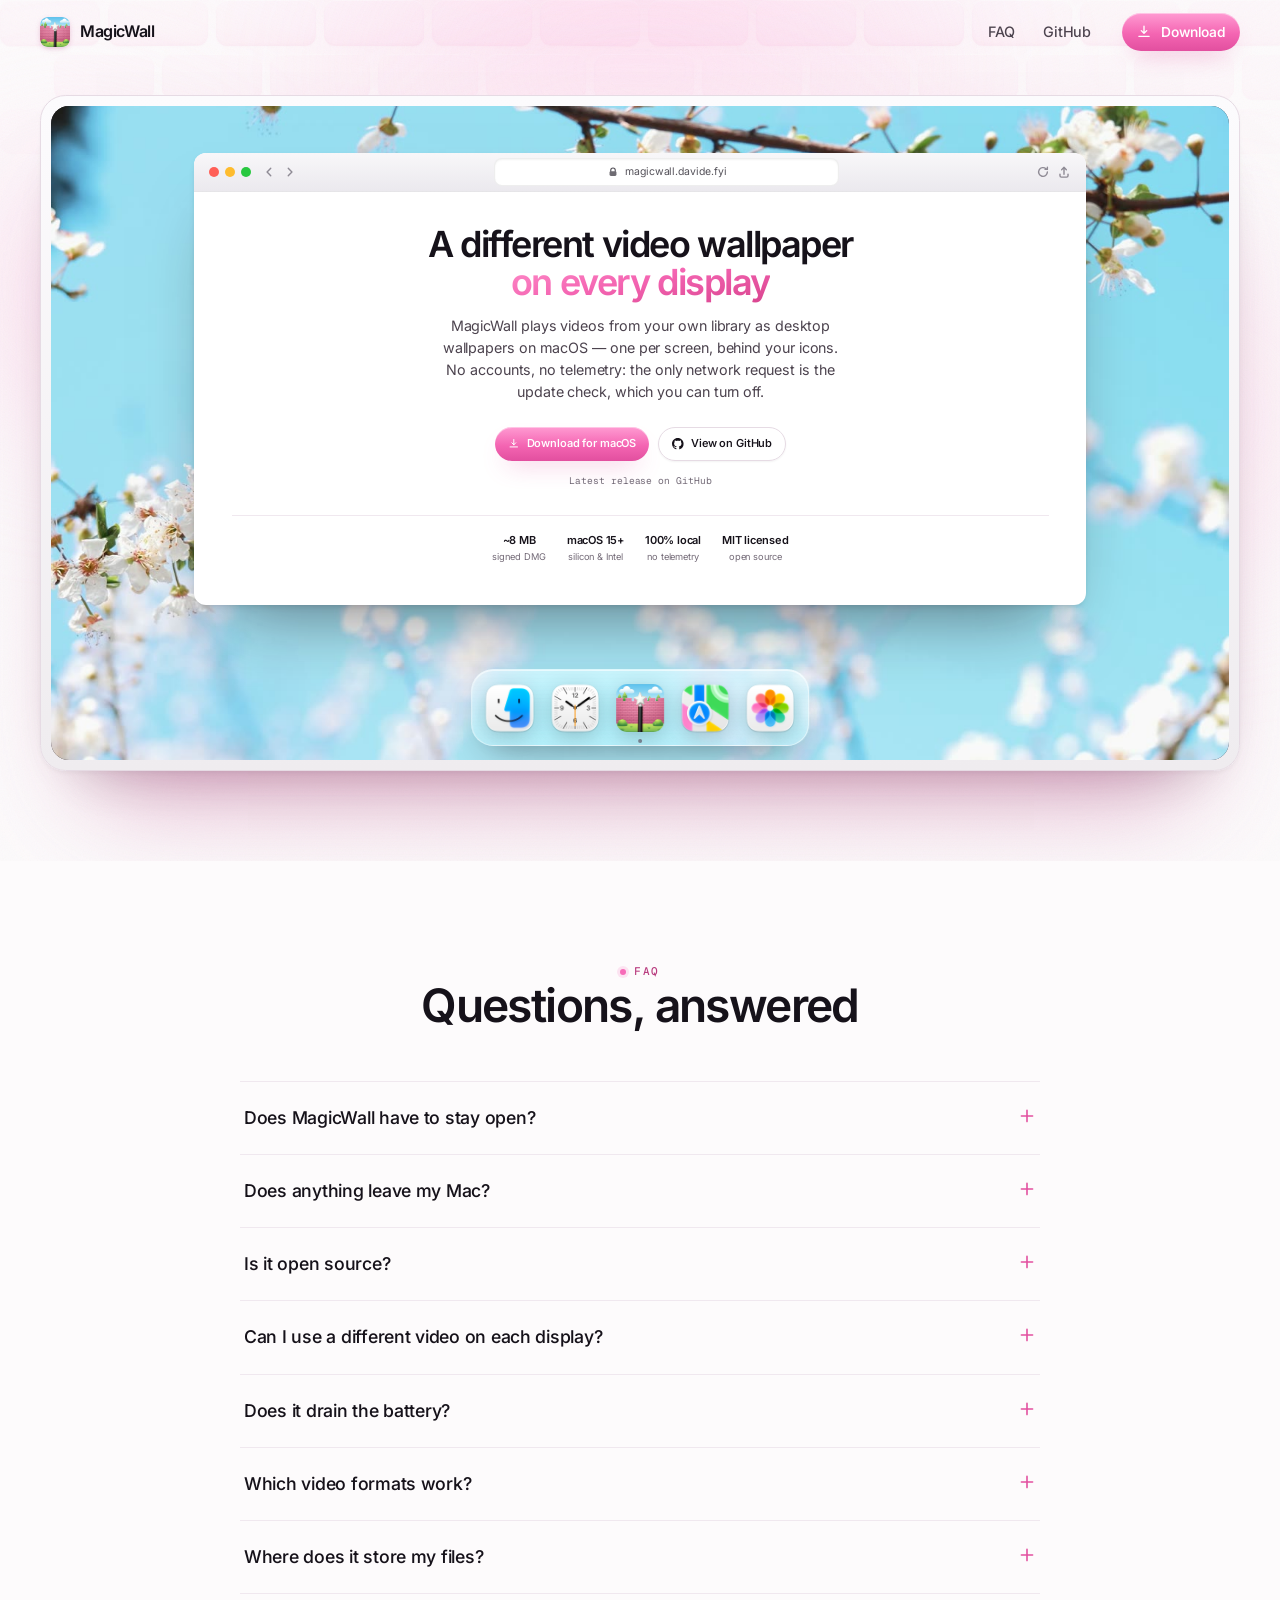
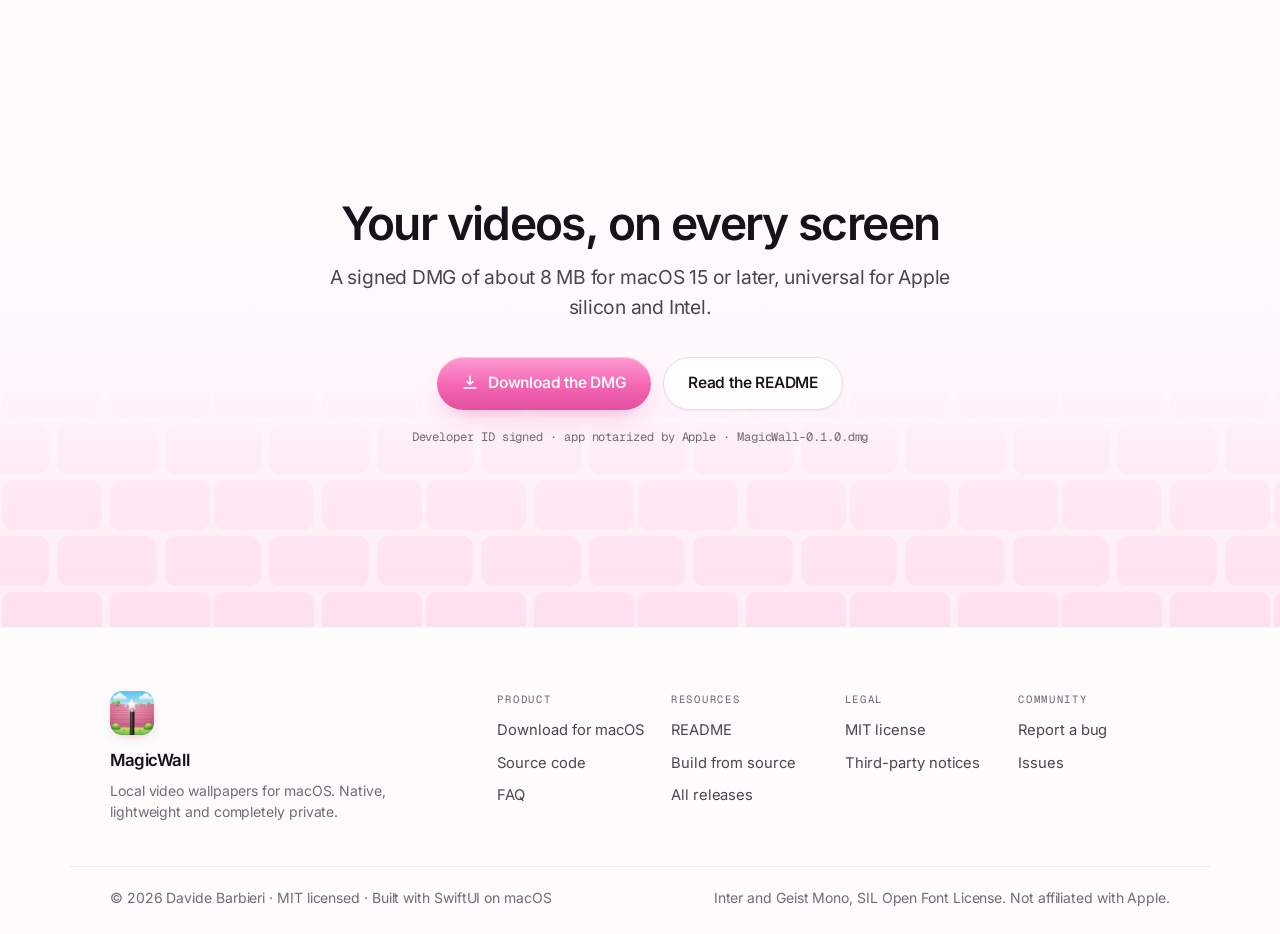
==== commit 6bcab8d6: "Release v0.2.0" ====
--- a/site/index.html
+++ b/site/index.html
@@ -5,7 +5,7 @@
 <meta name="viewport" content="width=device-width, initial-scale=1">
 
 <title>MagicWall — Local video wallpapers for macOS</title>
-<meta name="description" content="Set a different video wallpaper on every display. Native, offline, no accounts, no telemetry. Requires macOS 15 or later; universal for Apple silicon and Intel.">
+<meta name="description" content="Set a different video wallpaper on every display. Native, local, no accounts, no telemetry. Requires macOS 15 or later; universal for Apple silicon and Intel.">
 <link rel="canonical" href="https://magicwall.davide.fyi/">
 <meta name="color-scheme" content="light">
 <meta name="theme-color" content="#fdfbfc">
@@ -15,13 +15,13 @@
 <meta property="og:url" content="https://magicwall.davide.fyi/">
 <meta property="og:site_name" content="MagicWall">
 <meta property="og:title" content="MagicWall — a different video wallpaper on every display">
-<meta property="og:description" content="Native macOS video wallpapers from your own library. Per-screen assignments, power-aware playback, menu bar control. Offline, MIT licensed, macOS 15+.">
+<meta property="og:description" content="Native macOS video wallpapers from your own library. Per-screen assignments, power-aware playback, menu bar control. Local-first, MIT licensed, macOS 15+.">
 <meta property="og:image" content="https://magicwall.davide.fyi/assets/icon/og.jpg">
 <meta property="og:image:width" content="1200">
 <meta property="og:image:height" content="630">
 <meta name="twitter:card" content="summary_large_image">
 <meta name="twitter:title" content="MagicWall — a different video wallpaper on every display">
-<meta name="twitter:description" content="Native macOS video wallpapers from your own library. Per-display assignments, power-aware playback, menu bar control. Offline, MIT licensed, macOS 15+.">
+<meta name="twitter:description" content="Native macOS video wallpapers from your own library. Per-display assignments, power-aware playback, menu bar control. Local-first, MIT licensed, macOS 15+.">
 <meta name="twitter:image" content="https://magicwall.davide.fyi/assets/icon/og.jpg">
 
 <link rel="icon" href="assets/icon/favicon-32.png" sizes="32x32" type="image/png">
@@ -117,8 +117,8 @@
 
                 <p class="mini-lede">
                   MagicWall plays videos from your own library as desktop wallpapers on
-                  macOS — one per screen, behind your icons. No accounts, no telemetry,
-                  and no network traffic.
+                  macOS — one per screen, behind your icons. No accounts, no telemetry:
+                  the only network request is the update check, which you can turn off.
                 </p>
 
                 <div class="mini-actions">
@@ -137,7 +137,7 @@
                 <ul class="mini-facts">
                   <li><b>~8 MB</b><span>signed DMG</span></li>
                   <li><b>macOS 15+</b><span>silicon &amp; Intel</span></li>
-                  <li><b>100% offline</b><span>no telemetry</span></li>
+                  <li><b>100% local</b><span>no telemetry</span></li>
                   <li><b>MIT licensed</b><span>open source</span></li>
                 </ul>
               </div>
@@ -186,7 +186,7 @@
         </details>
         <details name="faq" data-reveal>
           <summary>Does anything leave my Mac?</summary>
-          <p>No. MagicWall has no accounts, no telemetry and makes no network requests at all. Videos, posters and the SQLite database stay inside <code>~/Library/Application Support/MagicWall</code> on your machine.</p>
+          <p>No. MagicWall has no accounts and no telemetry. The only network request it makes is the daily update check against the official GitHub releases, and you can turn it off in Settings → About. Videos, posters and the SQLite database stay inside <code>~/Library/Application Support/MagicWall</code> on your machine.</p>
         </details>
         <details name="faq" data-reveal>
           <summary>Is it open source?</summary>
@@ -235,7 +235,7 @@
     <div class="footer-brand">
       <img class="footer-icon" src="assets/icon/icon-192.png" width="44" height="44" alt="" loading="lazy" decoding="async">
       <p class="footer-word">MagicWall</p>
-      <p class="small">Local video wallpapers for macOS. Native, lightweight and completely offline.</p>
+      <p class="small">Local video wallpapers for macOS. Native, lightweight and completely private.</p>
     </div>
 
     <nav class="footer-cols" aria-label="Footer">
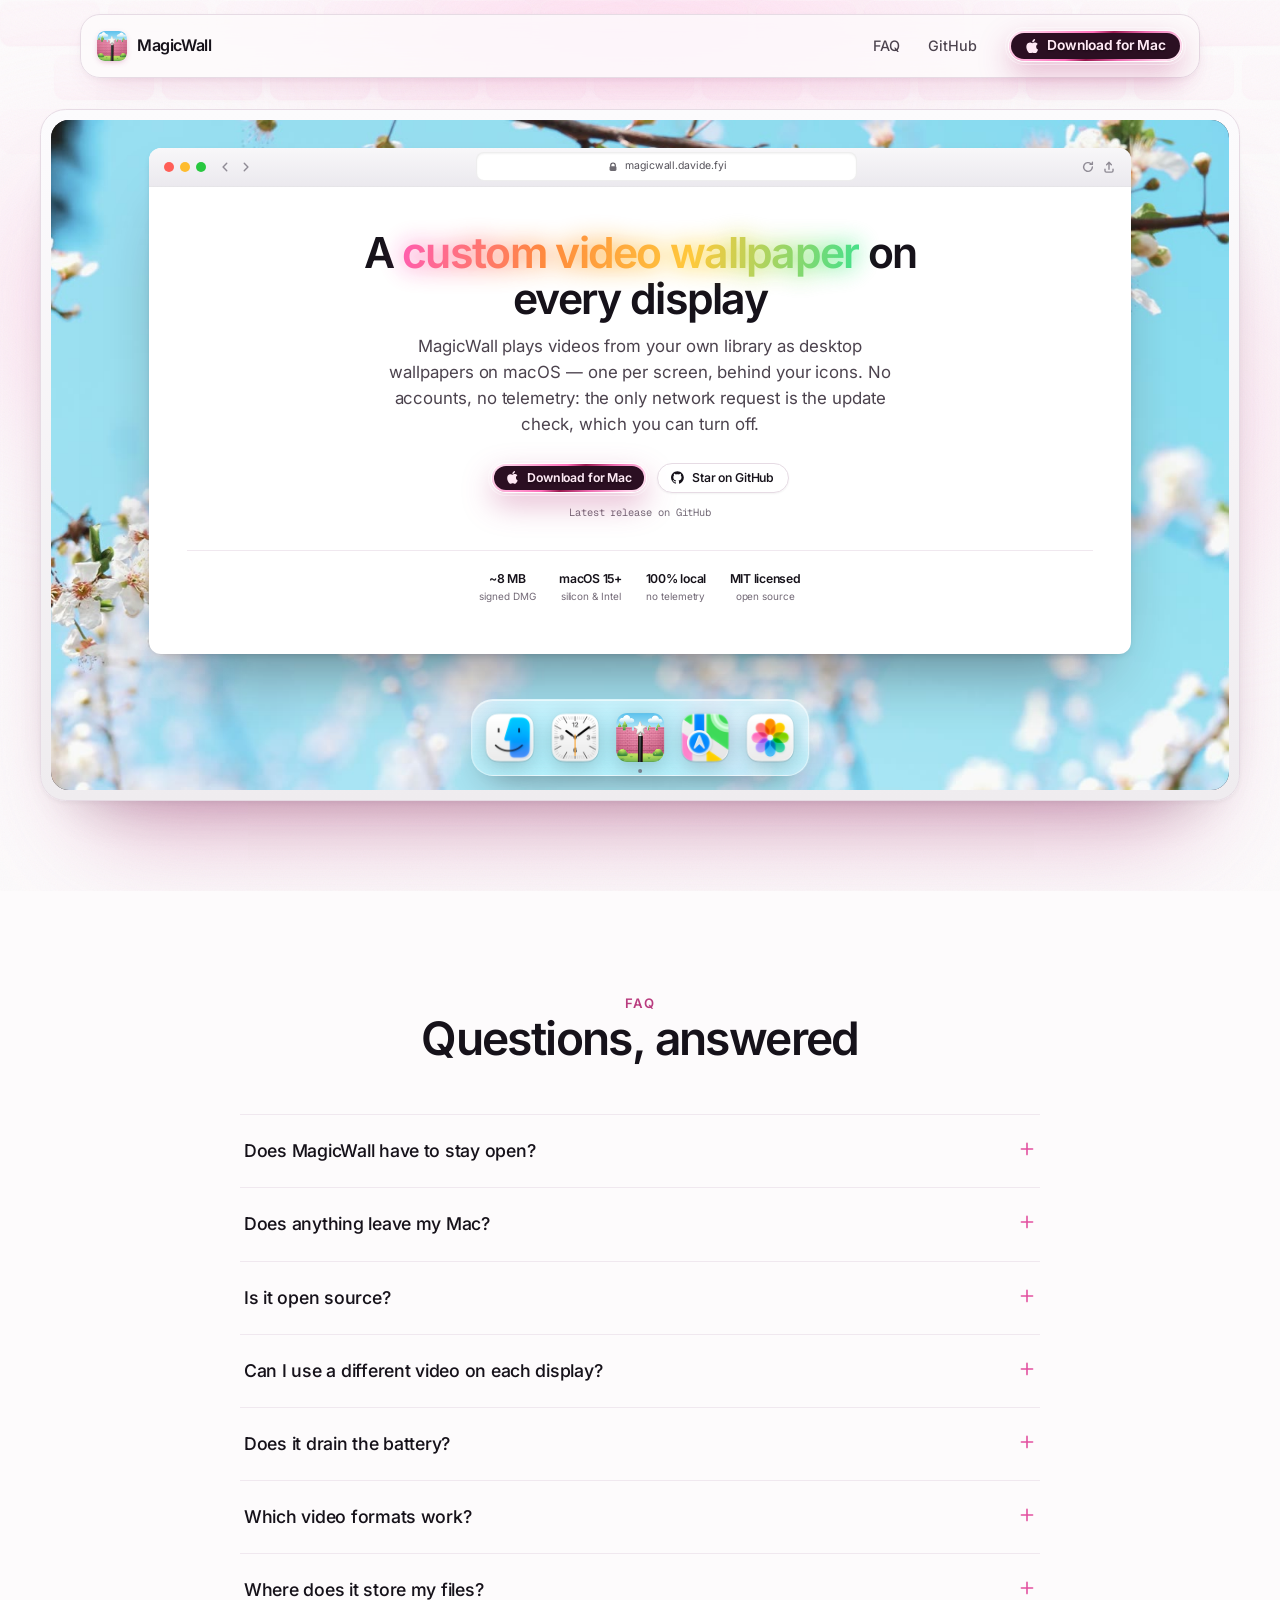
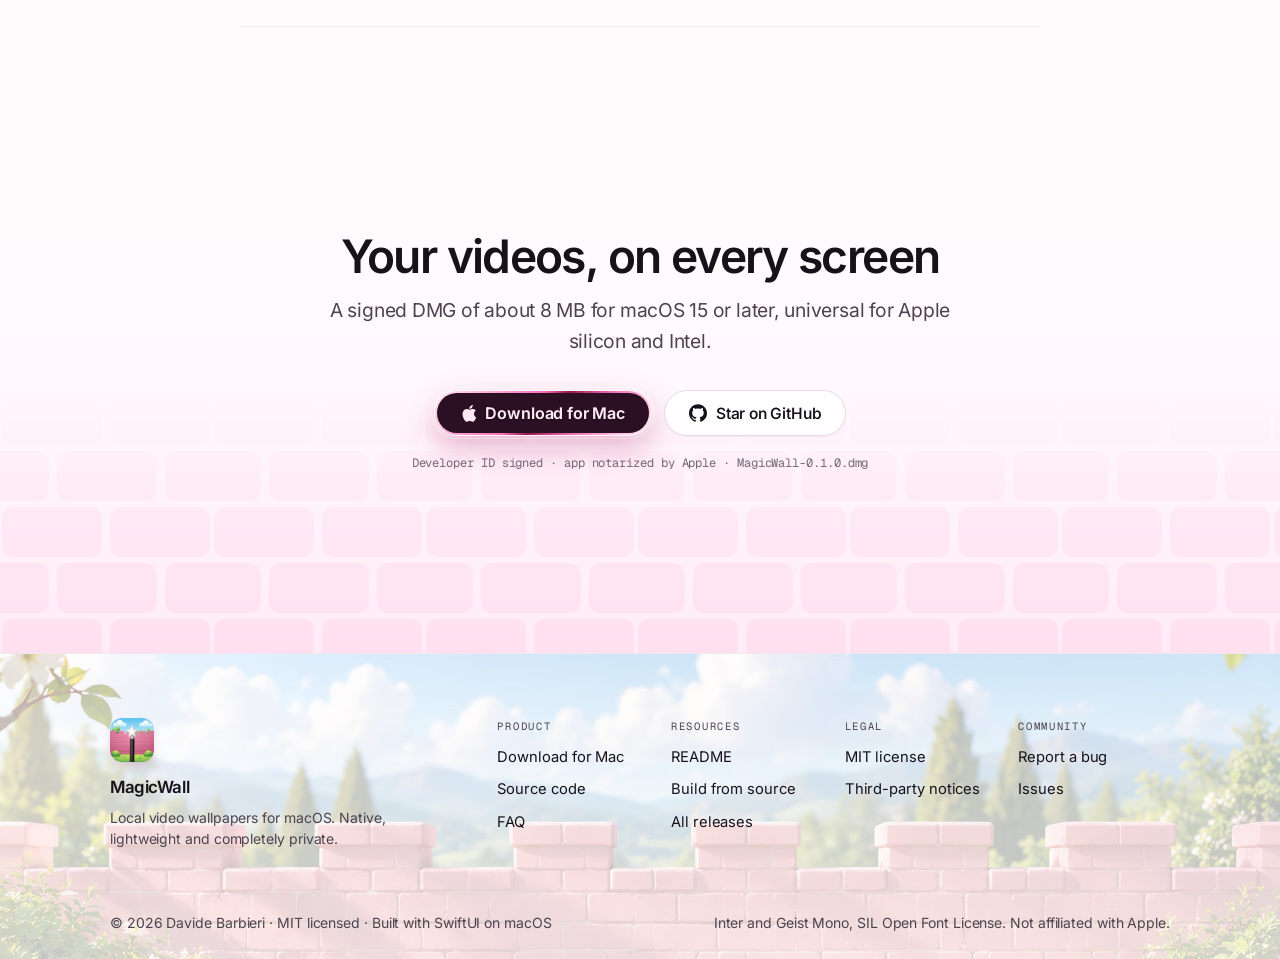
==== commit 758bcb51: "Release v0.3.0" ====
--- a/site/index.html
+++ b/site/index.html
@@ -5,7 +5,7 @@
 <meta name="viewport" content="width=device-width, initial-scale=1">
 
 <title>MagicWall — Local video wallpapers for macOS</title>
-<meta name="description" content="Set a different video wallpaper on every display. Native, local, no accounts, no telemetry. Requires macOS 15 or later; universal for Apple silicon and Intel.">
+<meta name="description" content="Set a custom video wallpaper on every display. Native, local, no accounts, no telemetry. Requires macOS 15 or later; universal for Apple silicon and Intel.">
 <link rel="canonical" href="https://magicwall.davide.fyi/">
 <meta name="color-scheme" content="light">
 <meta name="theme-color" content="#fdfbfc">
@@ -14,13 +14,13 @@
 <meta property="og:type" content="website">
 <meta property="og:url" content="https://magicwall.davide.fyi/">
 <meta property="og:site_name" content="MagicWall">
-<meta property="og:title" content="MagicWall — a different video wallpaper on every display">
+<meta property="og:title" content="MagicWall — a custom video wallpaper on every display">
 <meta property="og:description" content="Native macOS video wallpapers from your own library. Per-screen assignments, power-aware playback, menu bar control. Local-first, MIT licensed, macOS 15+.">
 <meta property="og:image" content="https://magicwall.davide.fyi/assets/icon/og.jpg">
 <meta property="og:image:width" content="1200">
 <meta property="og:image:height" content="630">
 <meta name="twitter:card" content="summary_large_image">
-<meta name="twitter:title" content="MagicWall — a different video wallpaper on every display">
+<meta name="twitter:title" content="MagicWall — a custom video wallpaper on every display">
 <meta name="twitter:description" content="Native macOS video wallpapers from your own library. Per-display assignments, power-aware playback, menu bar control. Local-first, MIT licensed, macOS 15+.">
 <meta name="twitter:image" content="https://magicwall.davide.fyi/assets/icon/og.jpg">
 
@@ -55,9 +55,14 @@
     </nav>
 
     <div class="nav-actions">
-      <a class="btn btn--primary btn--sm" href="https://github.com/davidullo/magicwall/releases/latest" data-release-link>
-        <svg class="ico" viewBox="0 0 20 20" width="16" height="16" aria-hidden="true" focusable="false"><path d="M10 2.6v9.1m0 0 3.4-3.4M10 11.7 6.6 8.3M3.6 15.4h12.8" fill="none" stroke="currentColor" stroke-width="1.7" stroke-linecap="round" stroke-linejoin="round"/></svg>
-        Download
+      <a class="argent argent--sm nav-cta" href="https://github.com/davidullo/magicwall/releases/latest" data-release-link>
+        <span class="argent-fill" aria-hidden="true"></span>
+        <span class="argent-core" aria-hidden="true"></span>
+        <span class="argent-sheen" aria-hidden="true"></span>
+        <span class="argent-content">
+          <svg viewBox="0 0 24 24" width="15" height="15" fill="currentColor" aria-hidden="true" focusable="false"><path d="M12.152 6.896c-.948 0-2.415-1.078-3.96-1.04-2.04.027-3.91 1.183-4.961 3.014-2.117 3.675-.546 9.103 1.519 12.09 1.013 1.454 2.208 3.09 3.792 3.039 1.52-.065 2.09-.987 3.935-.987 1.831 0 2.35.987 3.96.948 1.637-.026 2.676-1.48 3.676-2.948 1.156-1.688 1.636-3.325 1.662-3.415-.039-.013-3.182-1.221-3.22-4.857-.026-3.04 2.48-4.494 2.597-4.559-1.429-2.09-3.623-2.324-4.39-2.376-2-.156-3.675 1.09-4.61 1.09zM15.53 3.83c.843-1.012 1.4-2.427 1.245-3.83-1.207.052-2.662.805-3.532 1.818-.78.896-1.454 2.338-1.273 3.714 1.338.104 2.715-.688 3.559-1.701"/></svg>
+          <span class="nav-cta-long">Download for Mac</span><span class="nav-cta-short">Download</span>
+        </span>
       </a>
       <button class="nav-toggle" type="button" data-nav-toggle aria-expanded="false" aria-controls="nav-panel">
         <span class="sr-only">Menu</span>
@@ -69,7 +74,7 @@
   <div class="nav-panel" id="nav-panel" data-nav-panel>
     <a href="#faq">FAQ</a>
     <a href="https://github.com/davidullo/magicwall">GitHub</a>
-    <a href="https://github.com/davidullo/magicwall/releases/latest" data-release-link>Download for macOS</a>
+    <a href="https://github.com/davidullo/magicwall/releases/latest" data-release-link>Download for Mac</a>
   </div>
 </header>
 
@@ -113,7 +118,7 @@
 
             <div class="browser-body">
               <div class="site-mini">
-                <h1 class="mini-title">A different video wallpaper <span class="grad">on every display</span></h1>
+                <h1 class="mini-title">A <span class="grad-wrap"><span class="grad-glow" aria-hidden="true">custom video wallpaper</span><span class="grad">custom video wallpaper</span></span> on every display</h1>
 
                 <p class="mini-lede">
                   MagicWall plays videos from your own library as desktop wallpapers on
@@ -122,13 +127,18 @@
                 </p>
 
                 <div class="mini-actions">
-                  <a class="btn btn--primary btn--sm" href="https://github.com/davidullo/magicwall/releases/latest" data-release-link>
-                    <svg class="ico" viewBox="0 0 20 20" width="15" height="15" aria-hidden="true" focusable="false"><path d="M10 2.6v9.1m0 0 3.4-3.4M10 11.7 6.6 8.3M3.6 15.4h12.8" fill="none" stroke="currentColor" stroke-width="1.7" stroke-linecap="round" stroke-linejoin="round"/></svg>
-                    Download for macOS
+                  <a class="argent" href="https://github.com/davidullo/magicwall/releases/latest" data-release-link>
+                    <span class="argent-fill" aria-hidden="true"></span>
+                    <span class="argent-core" aria-hidden="true"></span>
+                    <span class="argent-sheen" aria-hidden="true"></span>
+                    <span class="argent-content">
+                      <svg viewBox="0 0 24 24" width="15" height="15" fill="currentColor" aria-hidden="true" focusable="false"><path d="M12.152 6.896c-.948 0-2.415-1.078-3.96-1.04-2.04.027-3.91 1.183-4.961 3.014-2.117 3.675-.546 9.103 1.519 12.09 1.013 1.454 2.208 3.09 3.792 3.039 1.52-.065 2.09-.987 3.935-.987 1.831 0 2.35.987 3.96.948 1.637-.026 2.676-1.48 3.676-2.948 1.156-1.688 1.636-3.325 1.662-3.415-.039-.013-3.182-1.221-3.22-4.857-.026-3.04 2.48-4.494 2.597-4.559-1.429-2.09-3.623-2.324-4.39-2.376-2-.156-3.675 1.09-4.61 1.09zM15.53 3.83c.843-1.012 1.4-2.427 1.245-3.83-1.207.052-2.662.805-3.532 1.818-.78.896-1.454 2.338-1.273 3.714 1.338.104 2.715-.688 3.559-1.701"/></svg>
+                      Download for Mac
+                    </span>
                   </a>
                   <a class="btn btn--ghost btn--sm" href="https://github.com/davidullo/magicwall">
-                    <svg class="ico" viewBox="0 0 16 16" width="14" height="14" aria-hidden="true" focusable="false"><path fill="currentColor" d="M8 0C3.58 0 0 3.58 0 8c0 3.54 2.29 6.53 5.47 7.59.4.07.55-.17.55-.38 0-.19-.01-.82-.01-1.49-2.01.37-2.53-.49-2.69-.94-.09-.23-.48-.94-.82-1.13-.28-.15-.68-.52-.01-.53.63-.01 1.08.58 1.23.82.72 1.21 1.87.87 2.33.66.07-.52.28-.87.51-1.07-1.78-.2-3.64-.89-3.64-3.95 0-.87.31-1.59.82-2.15-.08-.2-.36-1.02.08-2.12 0 0 .67-.21 2.2.82.64-.18 1.32-.27 2-.27s1.36.09 2 .27c1.53-1.04 2.2-.82 2.2-.82.44 1.1.16 1.92.08 2.12.51.56.82 1.27.82 2.15 0 3.07-1.87 3.75-3.65 3.95.29.25.54.73.54 1.48 0 1.07-.01 1.93-.01 2.2 0 .21.15.46.55.38A8.01 8.01 0 0 0 16 8c0-4.42-3.58-8-8-8Z"/></svg>
-                    View on GitHub
+                    <svg class="ico" viewBox="0 0 24 24" width="16" height="16" fill="currentColor" aria-hidden="true" focusable="false"><path d="M12 .297c-6.63 0-12 5.373-12 12 0 5.303 3.438 9.8 8.205 11.385.6.113.82-.258.82-.577 0-.285-.01-1.04-.015-2.04-3.338.724-4.042-1.61-4.042-1.61C4.422 18.07 3.633 17.7 3.633 17.7c-1.087-.744.084-.729.084-.729 1.205.084 1.838 1.236 1.838 1.236 1.07 1.835 2.809 1.305 3.495.998.108-.776.417-1.305.76-1.605-2.665-.3-5.466-1.332-5.466-5.93 0-1.31.465-2.38 1.235-3.22-.135-.303-.54-1.523.105-3.176 0 0 1.005-.322 3.3 1.23.96-.267 1.98-.399 3-.405 1.02.006 2.04.138 3 .405 2.28-1.552 3.285-1.23 3.285-1.23.645 1.653.24 2.873.12 3.176.765.84 1.23 1.91 1.23 3.22 0 4.61-2.805 5.625-5.475 5.92.42.36.81 1.096.81 2.22 0 1.606-.015 2.896-.015 3.286 0 .315.21.69.825.57C20.565 22.092 24 17.592 24 12.297c0-6.627-5.373-12-12-12"/></svg>
+                    Star on GitHub
                   </a>
                 </div>
 
@@ -175,7 +185,7 @@
   <section class="section" id="faq">
     <div class="wrap wrap--narrow">
       <div class="section-head section-head--center" data-reveal>
-        <p class="eyebrow"><span class="dot"></span>FAQ</p>
+        <p class="eyebrow">FAQ</p>
         <h2 class="h2">Questions, answered</h2>
       </div>
 
@@ -219,11 +229,19 @@
       <h2 class="h2">Your videos, on every screen</h2>
       <p class="lede">A signed DMG of about 8 MB for macOS 15 or later, universal for Apple silicon and Intel.</p>
       <div class="cta-actions">
-        <a class="btn btn--primary btn--lg" href="https://github.com/davidullo/magicwall/releases/latest" data-release-link>
-          <svg class="ico" viewBox="0 0 20 20" width="18" height="18" aria-hidden="true" focusable="false"><path d="M10 2.6v9.1m0 0 3.4-3.4M10 11.7 6.6 8.3M3.6 15.4h12.8" fill="none" stroke="currentColor" stroke-width="1.7" stroke-linecap="round" stroke-linejoin="round"/></svg>
-          Download the DMG
+        <a class="argent argent--lg" href="https://github.com/davidullo/magicwall/releases/latest" data-release-link>
+          <span class="argent-fill" aria-hidden="true"></span>
+          <span class="argent-core" aria-hidden="true"></span>
+          <span class="argent-sheen" aria-hidden="true"></span>
+          <span class="argent-content">
+            <svg viewBox="0 0 24 24" width="18" height="18" fill="currentColor" aria-hidden="true" focusable="false"><path d="M12.152 6.896c-.948 0-2.415-1.078-3.96-1.04-2.04.027-3.91 1.183-4.961 3.014-2.117 3.675-.546 9.103 1.519 12.09 1.013 1.454 2.208 3.09 3.792 3.039 1.52-.065 2.09-.987 3.935-.987 1.831 0 2.35.987 3.96.948 1.637-.026 2.676-1.48 3.676-2.948 1.156-1.688 1.636-3.325 1.662-3.415-.039-.013-3.182-1.221-3.22-4.857-.026-3.04 2.48-4.494 2.597-4.559-1.429-2.09-3.623-2.324-4.39-2.376-2-.156-3.675 1.09-4.61 1.09zM15.53 3.83c.843-1.012 1.4-2.427 1.245-3.83-1.207.052-2.662.805-3.532 1.818-.78.896-1.454 2.338-1.273 3.714 1.338.104 2.715-.688 3.559-1.701"/></svg>
+            Download for Mac
+          </span>
         </a>
-        <a class="btn btn--ghost btn--lg" href="https://github.com/davidullo/magicwall">Read the README</a>
+        <a class="btn btn--ghost btn--lg" href="https://github.com/davidullo/magicwall">
+          <svg class="ico" viewBox="0 0 24 24" width="18" height="18" fill="currentColor" aria-hidden="true" focusable="false"><path d="M12 .297c-6.63 0-12 5.373-12 12 0 5.303 3.438 9.8 8.205 11.385.6.113.82-.258.82-.577 0-.285-.01-1.04-.015-2.04-3.338.724-4.042-1.61-4.042-1.61C4.422 18.07 3.633 17.7 3.633 17.7c-1.087-.744.084-.729.084-.729 1.205.084 1.838 1.236 1.838 1.236 1.07 1.835 2.809 1.305 3.495.998.108-.776.417-1.305.76-1.605-2.665-.3-5.466-1.332-5.466-5.93 0-1.31.465-2.38 1.235-3.22-.135-.303-.54-1.523.105-3.176 0 0 1.005-.322 3.3 1.23.96-.267 1.98-.399 3-.405 1.02.006 2.04.138 3 .405 2.28-1.552 3.285-1.23 3.285-1.23.645 1.653.24 2.873.12 3.176.765.84 1.23 1.91 1.23 3.22 0 4.61-2.805 5.625-5.475 5.92.42.36.81 1.096.81 2.22 0 1.606-.015 2.896-.015 3.286 0 .315.21.69.825.57C20.565 22.092 24 17.592 24 12.297c0-6.627-5.373-12-12-12"/></svg>
+          Star on GitHub
+        </a>
       </div>
       <p class="cta-meta mono">Developer ID signed · app notarized by Apple · <span data-release-name>MagicWall-0.1.0.dmg</span></p>
     </div>
@@ -241,7 +259,7 @@
     <nav class="footer-cols" aria-label="Footer">
       <div class="footer-col">
         <p class="footer-col-title mono">Product</p>
-        <a href="https://github.com/davidullo/magicwall/releases/latest" data-release-link>Download for macOS</a>
+        <a href="https://github.com/davidullo/magicwall/releases/latest" data-release-link>Download for Mac</a>
         <a href="https://github.com/davidullo/magicwall">Source code</a>
         <a href="#faq">FAQ</a>
       </div>
--- a/site/styles/tokens.css
+++ b/site/styles/tokens.css
@@ -88,6 +88,7 @@
   --dur: 0.28s;
 
   --nav-h: 64px;
+  --nav-offset: 14px;
   color-scheme: light;
 }
 
@@ -217,12 +218,12 @@
 }
 
 .eyebrow {
-  font-family: var(--font-mono);
-  font-size: 0.688rem;
-  font-weight: 500;
-  letter-spacing: 0.14em;
+  font-family: var(--font-sans);
+  font-size: 0.82rem;
+  font-weight: 600;
+  letter-spacing: 0.1em;
   text-transform: uppercase;
-  /* pink-700 keeps the 11px label at ~5:1 on the page background */
+  /* pink-700 keeps this 13px label comfortably above 4.5:1 on the page background */
   color: var(--pink-700);
 }
 
@@ -231,15 +232,211 @@
   font-feature-settings: "tnum" 1;
 }
 
-/* pink gradient on the key half of a headline */
+/* animated rainbow gradient on the key phrase of a headline.
+   First and last stop share #ff5db1 so the loop wraps without a seam, and
+   background-size: 200% lets the animation shift exactly one full image.
+   The neon halo is a separate blurred copy (.grad-glow, see below) so it can
+   carry the same multicolour gradient — a single filter glow can only take
+   one colour. */
 .grad {
-  background-image: linear-gradient(168deg, #ff8cc9 0%, #f465b2 46%, #d9448f 100%);
+  background-image: linear-gradient(
+    100deg,
+    #ff5db1 0%,
+    #ff8a3d 16%,
+    #ffc93c 32%,
+    #46e08a 50%,
+    #4db5ff 66%,
+    #a97bff 83%,
+    #ff5db1 100%
+  );
+  background-size: 200% 100%;
   -webkit-background-clip: text;
   background-clip: text;
   color: transparent;
   /* keeps descenders from being clipped by the text clip */
   display: inline-block;
   padding-bottom: 0.04em;
+  animation: grad-rainbow 4.5s linear infinite;
+}
+
+/* neon halo: a blurred copy of the phrase carrying the same animated
+   gradient, painted behind the crisp text. .grad-wrap needs
+   isolation: isolate, otherwise the negative z-index would escape behind the
+   white background of .site-mini and the halo would not show. */
+.grad-wrap {
+  position: relative;
+  display: inline-block;
+  isolation: isolate; /* keeps the negative z-index glow inside this box */
+}
+
+.grad-glow {
+  position: absolute;
+  inset: 0;
+  z-index: -1;
+  pointer-events: none;
+  background-image: linear-gradient(
+    100deg,
+    #ff5db1 0%,
+    #ff8a3d 16%,
+    #ffc93c 32%,
+    #46e08a 50%,
+    #4db5ff 66%,
+    #a97bff 83%,
+    #ff5db1 100%
+  );
+  background-size: 200% 100%;
+  -webkit-background-clip: text;
+  background-clip: text;
+  color: transparent;
+  filter: blur(12px) saturate(1.35);
+  opacity: 0.95;
+  animation: grad-rainbow 4.5s linear infinite;
+}
+
+@keyframes grad-rainbow {
+  0% {
+    background-position: 0% 50%;
+  }
+
+  100% {
+    background-position: 200% 50%;
+  }
+}
+
+/* ---------- argent buttons: metallic pill (ported effect) ---------- */
+.argent {
+  --argent-grad: linear-gradient(135deg, #ffe8f4 0%, #ffb6dd 18%, #ff6fbb 42%, #99194f 52%, #ef6cb1 68%, #ffc9e6 88%, #fff2f8 100%);
+  --argent-text: #ffffff;
+  --argent-edge: rgba(255, 255, 255, 0.42);
+  --argent-panel: #2b0f22;
+  --argent-panel-text: #ffe9f5;
+  --argent-sheen: rgba(255, 255, 255, 0.55);
+  --argent-shadow: 0 12px 30px rgba(185, 60, 127, 0.35), inset 0 1px 0 rgba(255, 255, 255, 0.3), inset 0 -2px 3px rgba(60, 0, 30, 0.4);
+  --argent-bw: 2px;
+  --argent-halo: 4px;
+  --argent-radius: 999px;
+  --argent-halo-line: rgba(255, 255, 255, 0.35);
+  position: relative;
+  isolation: isolate;
+  display: inline-flex;
+  align-items: center;
+  cursor: pointer;
+  border: 1px solid var(--argent-edge);
+  border-radius: var(--argent-radius);
+  box-shadow: var(--argent-shadow);
+  color: var(--argent-text);
+  transition: transform 0.14s cubic-bezier(0.34, 1.5, 0.5, 1), box-shadow 0.2s var(--ease), filter 0.15s var(--ease);
+}
+
+.argent-fill {
+  position: absolute;
+  inset: 0;
+  z-index: 0;
+  border-radius: inherit;
+  overflow: hidden;
+  background: var(--argent-grad);
+}
+
+.argent-core {
+  position: absolute;
+  inset: var(--argent-bw);
+  z-index: 1;
+  border-radius: inherit;
+  background: var(--argent-panel);
+  transition: opacity 0.5s var(--ease-out);
+}
+
+.argent-sheen {
+  position: absolute;
+  inset: 0;
+  z-index: 1;
+  border-radius: inherit;
+  pointer-events: none;
+  background: linear-gradient(110deg, transparent 36%, var(--argent-sheen) 50%, transparent 64%);
+  background-size: 260% 100%;
+  background-position: -60% 0;
+  background-repeat: no-repeat;
+  opacity: 0;
+  mix-blend-mode: screen;
+  transition: background-position 0.6s var(--ease), opacity 0.3s var(--ease);
+}
+
+.argent::before {
+  content: "";
+  position: absolute;
+  inset: calc(-1 * var(--argent-halo));
+  z-index: -1;
+  border-radius: calc(var(--argent-radius) + var(--argent-halo));
+  border: 1px solid var(--argent-halo-line);
+  background: rgba(255, 255, 255, 0.05);
+  box-shadow: inset 0 1px rgba(255, 255, 255, 0.08);
+  pointer-events: none;
+}
+
+.argent:hover {
+  filter: brightness(1.04);
+  transform: translateY(-1px);
+}
+
+.argent:hover .argent-core {
+  opacity: 0.75;
+}
+
+.argent:focus-visible .argent-core {
+  opacity: 0.75;
+}
+
+.argent:active .argent-core {
+  opacity: 0.65;
+}
+
+.argent:active {
+  transform: translateY(1px) scale(0.99);
+  box-shadow: var(--argent-shadow), inset 0 3px 7px rgba(0, 0, 0, 0.42);
+}
+
+.argent:hover .argent-sheen {
+  opacity: 0.95;
+  background-position: 160% 0;
+}
+
+.argent:focus-visible {
+  outline: 2px solid var(--argent-edge);
+  outline-offset: 3px;
+}
+
+.argent-content {
+  position: relative;
+  z-index: 2;
+  display: inline-flex;
+  align-items: center;
+  justify-content: center;
+  gap: 8px;
+  padding: 11px 22px;
+  font-size: 0.92rem;
+  font-weight: 640;
+  line-height: 1;
+  letter-spacing: -0.01em;
+  color: var(--argent-panel-text);
+  text-shadow: 0 1px 2px rgba(0, 0, 0, 0.45);
+  white-space: nowrap;
+}
+
+.argent-content svg {
+  display: block;
+  width: 1.05em;
+  height: 1.05em;
+  flex: 0 0 auto;
+}
+
+.argent--sm .argent-content {
+  padding: 8px 16px;
+  font-size: 0.86rem;
+}
+
+.argent--lg .argent-content {
+  padding: 13px 26px;
+  font-size: 1rem;
 }
 
 /* ---------- layout helpers ---------- */
@@ -308,4 +505,15 @@
     animation-iteration-count: 1 !important;
     transition-duration: 0.001ms !important;
   }
-}
+
+  /* the neon halo stays, just frozen (animation-name is not touched by the
+     !important duration rule above) */
+  .grad-glow {
+    animation: none;
+  }
+
+  .argent:hover,
+  .argent:active {
+    transform: none;
+  }
+}
--- a/site/styles/layout.css
+++ b/site/styles/layout.css
@@ -6,35 +6,53 @@
 
 /* the hero screen may run wider than the text columns */
 .wrap--screen {
-  max-width: 1500px;
+  max-width: 1600px;
 }
 
 /* ═══════════════════════════════ nav ═══════════════════════════════ */
 
+/* floating centred pill: not full-width, heavily rounded, compacts on scroll */
 .nav {
   position: fixed;
-  inset: 0 0 auto 0;
+  inset: var(--nav-offset) 0 auto 0; /* --nav-offset: 14px in tokens.css */
   z-index: 60;
-  background: transparent;
-  border-bottom: 1px solid transparent;
-  transition: background 0.3s var(--ease), box-shadow 0.3s var(--ease),
-    border-color 0.3s var(--ease);
-}
-
-.nav.is-scrolled,
-.nav.is-open {
-  background: rgba(253, 251, 252, 0.82);
-  backdrop-filter: blur(16px) saturate(1.5);
-  -webkit-backdrop-filter: blur(16px) saturate(1.5);
-  border-bottom-color: var(--line);
-  box-shadow: 0 1px 0 rgba(255, 255, 255, 0.7);
+  padding-inline: var(--gutter);
+  pointer-events: none;
+  transition: inset 0.5s var(--ease);
+}
+
+.nav.is-scrolled {
+  inset-block-start: 8px;
 }
 
 .nav-inner {
+  pointer-events: auto;
   display: flex;
   align-items: center;
   gap: 18px;
+  max-width: 1120px;
   height: var(--nav-h);
+  padding-inline: 16px;
+  border: 1px solid var(--line-2);
+  border-radius: 20px;
+  background: rgba(253, 251, 252, 0.78);
+  backdrop-filter: blur(18px) saturate(1.6);
+  -webkit-backdrop-filter: blur(18px) saturate(1.6);
+  box-shadow: 0 12px 30px -20px rgba(185, 60, 127, 0.45),
+    0 2px 6px rgba(23, 19, 25, 0.04);
+  transition: height 0.5s var(--ease), box-shadow 0.3s var(--ease),
+    background 0.3s var(--ease);
+}
+
+.nav.is-scrolled .nav-inner,
+.nav.is-open .nav-inner {
+  background: rgba(253, 251, 252, 0.92);
+}
+
+.nav.is-scrolled .nav-inner {
+  height: 56px;
+  box-shadow: 0 16px 34px -20px rgba(185, 60, 127, 0.5),
+    0 3px 8px rgba(23, 19, 25, 0.05);
 }
 
 .brand {
@@ -81,6 +99,11 @@
   display: flex;
   align-items: center;
   gap: 10px;
+}
+
+/* the nav download pill shortens its label on very narrow screens */
+.nav-cta-short {
+  display: none;
 }
 
 .nav-toggle {
@@ -117,13 +140,23 @@
 
 .nav-panel {
   display: none;
+  pointer-events: auto;
+  max-width: 1120px;
+  margin: 8px auto 0;
+  padding: 10px 16px 16px;
+  border: 1px solid var(--line-2);
+  border-radius: 20px;
+  background: rgba(253, 251, 252, 0.94);
+  backdrop-filter: blur(18px) saturate(1.6);
+  -webkit-backdrop-filter: blur(18px) saturate(1.6);
+  box-shadow: 0 18px 40px -24px rgba(185, 60, 127, 0.5);
 }
 
 /* ═════════════════════════ hero / mac screen ═════════════════════════ */
 
 .hero {
   position: relative;
-  padding-top: calc(var(--nav-h) + clamp(18px, 2.4vw, 40px));
+  padding-top: calc(var(--nav-h) + var(--nav-offset) + clamp(18px, 2.4vw, 40px));
   padding-bottom: clamp(56px, 7vw, 104px);
   overflow: clip;
 }
@@ -263,9 +296,13 @@
 /* ═════════════════════════════ footer ═════════════════════════════ */
 
 .footer {
+  position: relative;
   border-top: 1px solid var(--line);
-  background: var(--bg);
   padding-block: clamp(44px, 5vw, 66px) 26px;
+  background:
+    linear-gradient(180deg, rgba(253, 251, 252, 0.60) 0%, rgba(253, 251, 252, 0.70) 30%, rgba(253, 251, 252, 0.78) 100%),
+    url("../assets/media/footer-garden.jpg") center 40% / cover no-repeat,
+    var(--bg);
 }
 
 .footer-inner {
@@ -294,6 +331,7 @@
 
 .footer-brand .small {
   margin-top: 6px;
+  color: var(--ink-2);
 }
 
 .footer-cols {
@@ -313,12 +351,12 @@
   font-size: 0.66rem;
   letter-spacing: 0.16em;
   text-transform: uppercase;
-  color: var(--ink-4);
+  color: var(--ink-2);
 }
 
 .footer-col a {
   font-size: 0.92rem;
-  color: var(--ink-2);
+  color: var(--ink);
   transition: color 0.18s var(--ease);
 }
 
@@ -333,7 +371,10 @@
   gap: 10px;
   margin-top: clamp(30px, 3.4vw, 46px);
   padding-top: 20px;
-  border-top: 1px solid var(--line);
+}
+
+.footer-base .small {
+  color: var(--ink-2);
 }
 
 /* ═════════════════════════ responsive ═════════════════════════ */
@@ -359,9 +400,6 @@
   .nav-panel {
     flex-direction: column;
     gap: 2px;
-    padding: 10px var(--gutter) 20px;
-    border-top: 1px solid var(--line);
-    box-shadow: var(--shadow-md);
   }
 
   .nav-panel a {
@@ -385,6 +423,16 @@
   }
 }
 
+@media (max-width: 520px) {
+  .nav-cta-long {
+    display: none;
+  }
+
+  .nav-cta-short {
+    display: inline;
+  }
+}
+
 @media (max-width: 860px) {
   .footer-inner {
     grid-template-columns: 1fr;
--- a/site/styles/components.css
+++ b/site/styles/components.css
@@ -3,6 +3,8 @@
 /* ═════════════════════════════ buttons ═════════════════════════════ */
 
 .btn {
+  position: relative;
+  isolation: isolate;
   display: inline-flex;
   align-items: center;
   justify-content: center;
@@ -11,11 +13,12 @@
   border-radius: var(--radius-full);
   font-size: 0.92rem;
   font-weight: 550;
+  line-height: 1;
   letter-spacing: -0.012em;
   white-space: nowrap;
-  transition: transform 0.18s var(--ease), box-shadow 0.32s var(--ease),
-    background-image 0.25s var(--ease), border-color 0.22s var(--ease),
-    color 0.2s var(--ease);
+  transition: transform 0.34s cubic-bezier(0.34, 1.45, 0.5, 1),
+    box-shadow 0.42s var(--ease-out), border-color 0.24s var(--ease),
+    color 0.2s var(--ease), filter 0.3s var(--ease);
 }
 
 .btn--sm {
@@ -29,6 +32,7 @@
 }
 
 .btn .ico {
+  display: block;
   flex: 0 0 auto;
 }
 
@@ -38,15 +42,35 @@
   box-shadow: var(--shadow-pink), inset 0 1px 0 rgba(255, 255, 255, 0.42);
 }
 
+/* the hover gradient is cross-faded on its own layer (painted above the base
+   background but below the label thanks to z-index: -1 + isolation on .btn):
+   background-image is not animatable, so swapping it directly snapped. */
+.btn--primary::after {
+  content: "";
+  position: absolute;
+  inset: 0;
+  z-index: -1;
+  border-radius: inherit;
+  background-image: var(--grad-accent-hover);
+  opacity: 0;
+  transition: opacity 0.3s var(--ease);
+  pointer-events: none;
+}
+
+.btn--primary:hover::after {
+  opacity: 1;
+}
+
 .btn--primary:hover {
-  background-image: var(--grad-accent-hover);
-  transform: translateY(-1px);
-  box-shadow: 0 18px 32px -14px rgba(226, 79, 159, 0.58),
+  transform: translateY(-2px) scale(1.02);
+  filter: saturate(1.05) brightness(1.03);
+  box-shadow: 0 22px 36px -16px rgba(226, 79, 159, 0.62),
     inset 0 1px 0 rgba(255, 255, 255, 0.5);
 }
 
 .btn--primary:active {
   transform: translateY(0) scale(0.985);
+  transition-duration: 0.12s;
 }
 
 .btn--ghost {
@@ -58,25 +82,18 @@
 
 .btn--ghost:hover {
   border-color: var(--pink-300);
-  transform: translateY(-1px);
+  transform: translateY(-2px) scale(1.01);
   box-shadow: var(--shadow-sm);
 }
 
-/* ══════════════════════════════ dots ══════════════════════════════ */
-
-.dot {
-  flex: 0 0 auto;
-  width: 6px;
-  height: 6px;
-  border-radius: 50%;
-  background: var(--pink-500);
-  box-shadow: 0 0 0 3px rgba(247, 107, 184, 0.16);
-}
-
-.eyebrow .dot {
-  display: inline-block;
-  margin-right: 8px;
-  vertical-align: middle;
+.btn--ghost:active {
+  transform: translateY(0) scale(0.985);
+  transition-duration: 0.12s;
+}
+
+.btn:focus-visible {
+  outline: 2px solid var(--pink-500);
+  outline-offset: 3px;
 }
 
 /* ══════════════════════════════ blobs ══════════════════════════════ */
@@ -263,7 +280,7 @@
   position: relative;
   z-index: 2;
   grid-area: 1 / 1;
-  width: min(1040px, 80%);
+  width: min(1180px, 88%);
   border-radius: 12px;
   overflow: hidden;
   background: var(--white);
@@ -275,13 +292,13 @@
    (see --screen-ratio in layout.css, which guarantees it never gets clipped) */
 @media (max-width: 1279px) {
   .browser {
-    width: min(1040px, 76%);
+    width: min(1180px, 84%);
   }
 }
 
 @media (max-width: 900px) {
   .browser {
-    width: min(1040px, 74%);
+    width: min(1180px, 82%);
   }
 }
 
@@ -365,14 +382,14 @@
   display: grid;
   justify-items: center;
   gap: clamp(5px, 1cqw, 12px);
-  padding: clamp(16px, 2.8cqw, 34px) clamp(16px, 3cqw, 38px)
-    clamp(18px, 3.2cqw, 42px);
+  padding: clamp(22px, 3.6cqw, 44px) clamp(16px, 3cqw, 38px)
+    clamp(24px, 4cqw, 50px);
   text-align: center;
 }
 
 .mini-title {
   max-width: 22ch;
-  font-size: clamp(1.15rem, 4.4cqw, 3.05rem);
+  font-size: clamp(1.2rem, 4.7cqw, 3.35rem);
   line-height: 1.05;
   letter-spacing: -0.04em;
   font-weight: 620;
@@ -386,7 +403,7 @@
 
 .mini-lede {
   max-width: 46ch;
-  font-size: clamp(0.75rem, 1.75cqw, 1.15rem);
+  font-size: clamp(0.78rem, 1.85cqw, 1.22rem);
   line-height: 1.55;
   color: var(--ink-2);
 }
@@ -403,7 +420,7 @@
 .mini-actions .btn {
   gap: clamp(6px, 0.9cqw, 10px);
   padding: clamp(7px, 0.85cqw, 11px) clamp(13px, 1.5cqw, 20px);
-  font-size: clamp(0.66rem, 1.35cqw, 0.96rem);
+  font-size: clamp(0.66rem, 1.35cqw, 1rem);
 }
 
 .mini-actions .btn .ico {
@@ -411,8 +428,20 @@
   height: 1.05em;
 }
 
+/* the argent pill scales with the mini window like .btn does */
+.mini-actions .argent-content {
+  gap: clamp(6px, 0.9cqw, 10px);
+  padding: clamp(7px, 0.85cqw, 11px) clamp(13px, 1.5cqw, 20px);
+  font-size: clamp(0.66rem, 1.35cqw, 0.96rem);
+}
+
+.mini-actions .argent-content svg {
+  width: 1.05em;
+  height: 1.05em;
+}
+
 .mini-note {
-  font-size: clamp(0.6rem, 1.15cqw, 0.86rem);
+  font-size: clamp(0.6rem, 1.15cqw, 0.9rem);
   color: var(--ink-3);
 }
 
@@ -429,14 +458,14 @@
 
 .mini-facts b {
   display: block;
-  font-size: clamp(0.65rem, 1.35cqw, 1rem);
+  font-size: clamp(0.65rem, 1.35cqw, 1.05rem);
   font-weight: 600;
   letter-spacing: -0.02em;
 }
 
 .mini-facts span {
   display: block;
-  font-size: clamp(0.58rem, 1.1cqw, 0.8rem);
+  font-size: clamp(0.58rem, 1.1cqw, 0.84rem);
   color: var(--ink-3);
 }
 
@@ -616,6 +645,28 @@
     transform: rotate(var(--r, 0deg));
     animation: none;
   }
+
+  /* the rainbow keeps its colours but holds still — a static fallback */
+  .grad {
+    animation: none;
+  }
+
+  /* buttons keep their colour changes but stop moving/snapping */
+  .btn,
+  .btn--primary::after {
+    transition: none;
+  }
+
+  .btn:hover,
+  .btn:active {
+    transform: none;
+  }
+
+  /* the floating nav settles without animating */
+  .nav,
+  .nav-inner {
+    transition: none;
+  }
 }
 
 @media (max-width: 720px) {
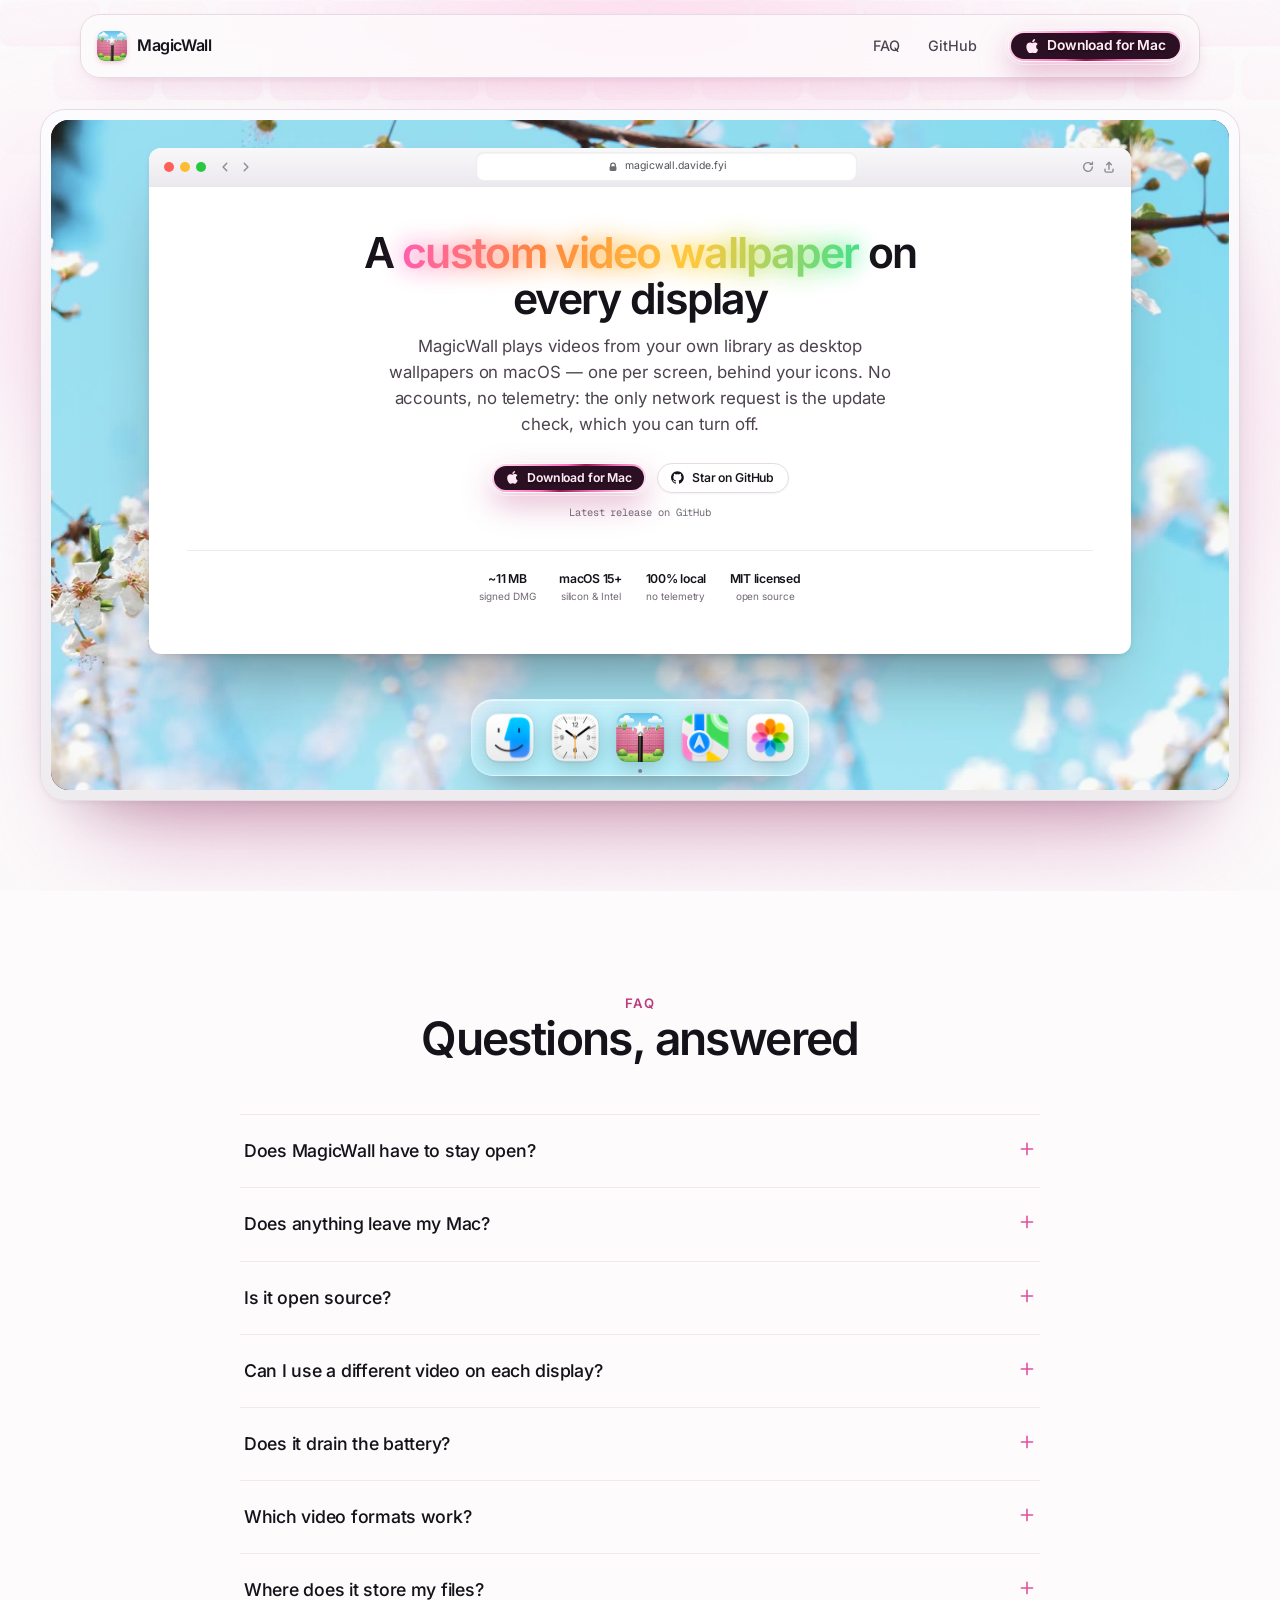
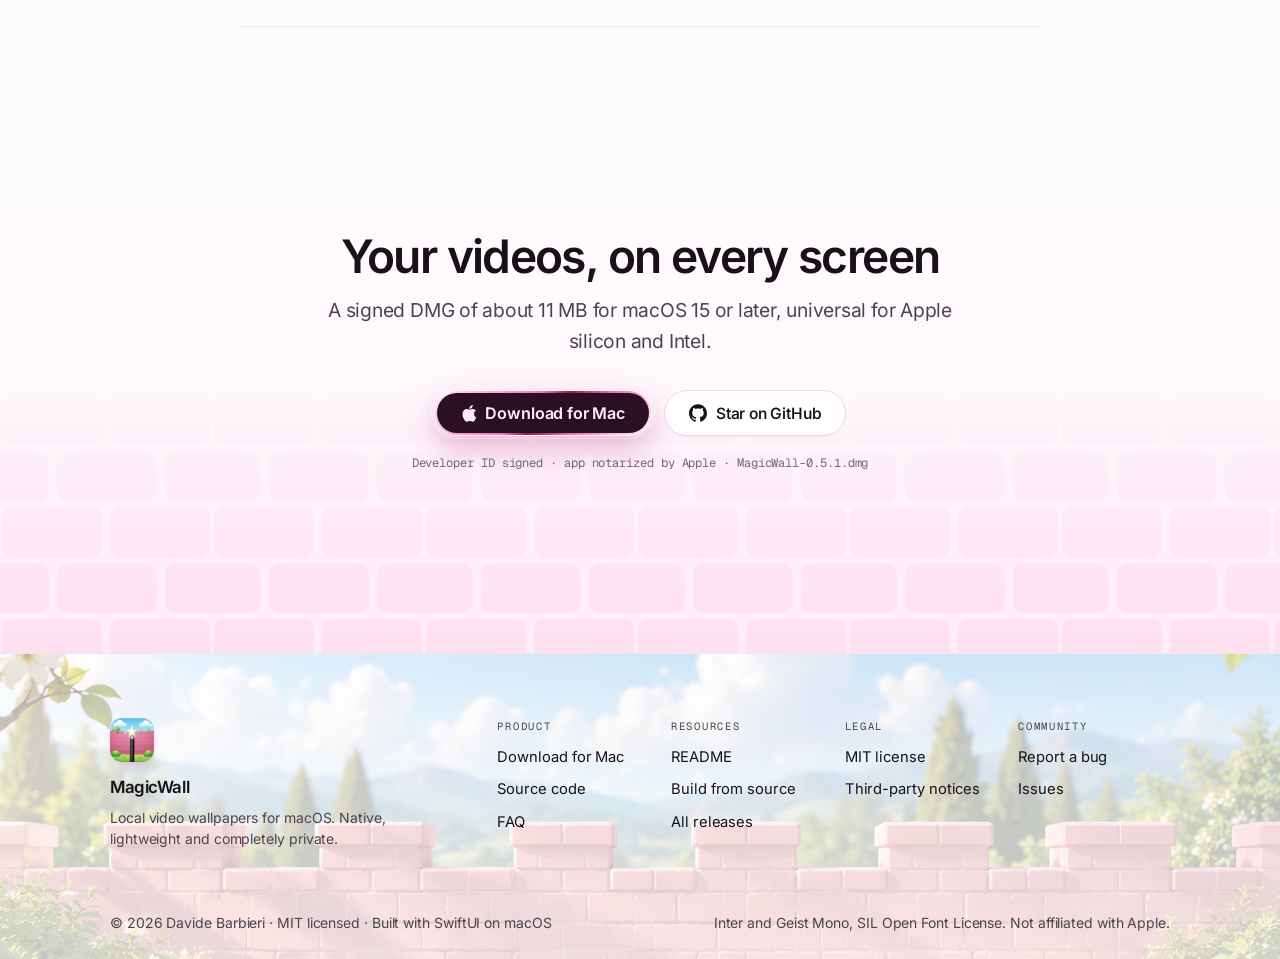
==== commit 91a7884d: "Release v0.5.1" ====
--- a/site/index.html
+++ b/site/index.html
@@ -142,10 +142,10 @@
                   </a>
                 </div>
 
-                <p class="mini-note mono" data-release-status aria-live="polite">v0.1.0 · 7.7 MB · macOS 15+</p>
+                <p class="mini-note mono" data-release-status aria-live="polite">v0.5.1 · ~11 MB · macOS 15+</p>
 
                 <ul class="mini-facts">
-                  <li><b>~8 MB</b><span>signed DMG</span></li>
+                  <li><b data-release-size>~11 MB</b><span>signed DMG</span></li>
                   <li><b>macOS 15+</b><span>silicon &amp; Intel</span></li>
                   <li><b>100% local</b><span>no telemetry</span></li>
                   <li><b>MIT licensed</b><span>open source</span></li>
@@ -208,7 +208,7 @@
         </details>
         <details name="faq" data-reveal>
           <summary>Does it drain the battery?</summary>
-          <p>Playback pauses on battery, in Low Power Mode, under thermal pressure, when the screen is locked or the desktop is hidden, and resumes automatically after sleep and wake.</p>
+          <p>The wallpaper keeps playing on battery — pausing is opt-in, rule by rule (battery, Low Power Mode, thermal pressure, screen lock, hidden desktop) from Settings&nbsp;→&nbsp;Playback. When a rule stops it the menu bar says why, and playback resumes automatically after sleep and wake.</p>
         </details>
         <details name="faq" data-reveal>
           <summary>Which video formats work?</summary>
@@ -227,7 +227,7 @@
     <div class="cta-bricks" aria-hidden="true"></div>
     <div class="wrap wrap--narrow cta-inner" data-reveal>
       <h2 class="h2">Your videos, on every screen</h2>
-      <p class="lede">A signed DMG of about 8 MB for macOS 15 or later, universal for Apple silicon and Intel.</p>
+      <p class="lede">A signed DMG of about <span data-release-size>11 MB</span> for macOS 15 or later, universal for Apple silicon and Intel.</p>
       <div class="cta-actions">
         <a class="argent argent--lg" href="https://github.com/davidullo/magicwall/releases/latest" data-release-link>
           <span class="argent-fill" aria-hidden="true"></span>
@@ -243,7 +243,7 @@
           Star on GitHub
         </a>
       </div>
-      <p class="cta-meta mono">Developer ID signed · app notarized by Apple · <span data-release-name>MagicWall-0.1.0.dmg</span></p>
+      <p class="cta-meta mono">Developer ID signed · app notarized by Apple · <span data-release-name>MagicWall-0.5.1.dmg</span></p>
     </div>
   </section>
 </main>
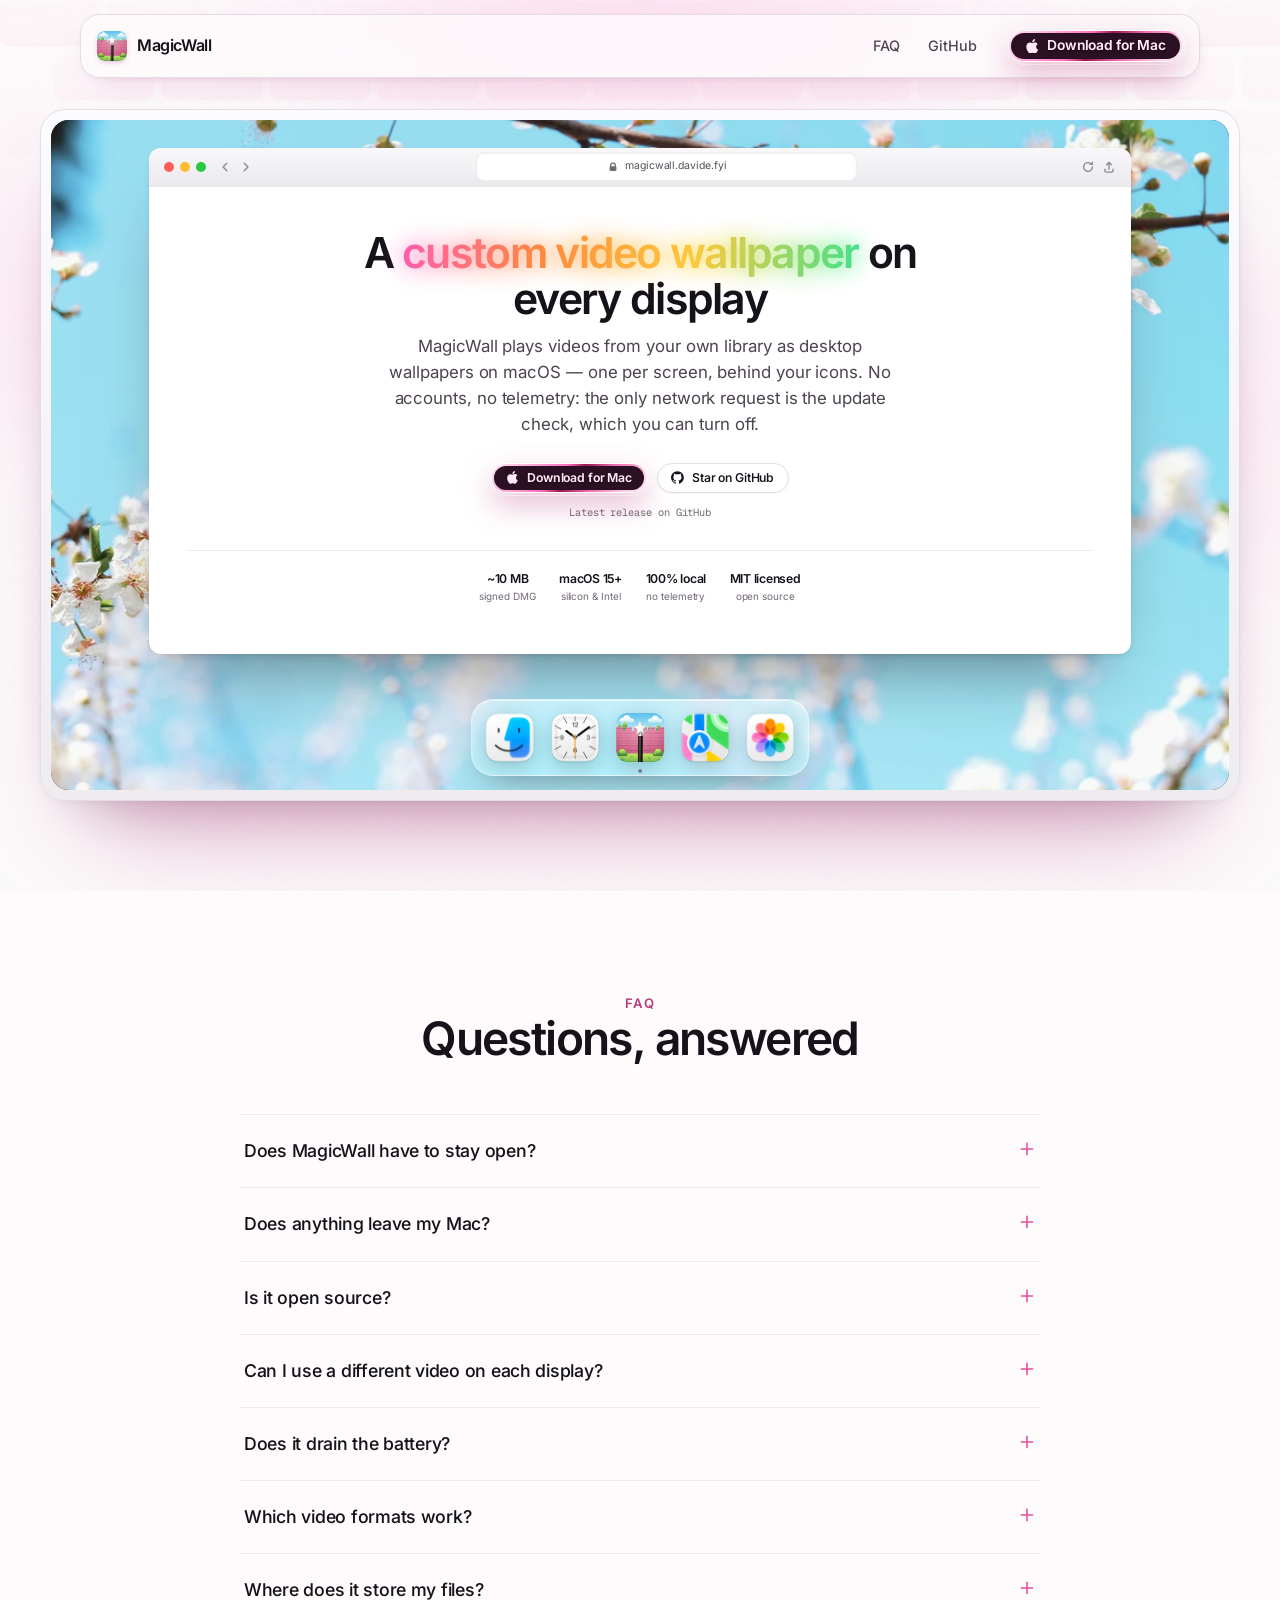
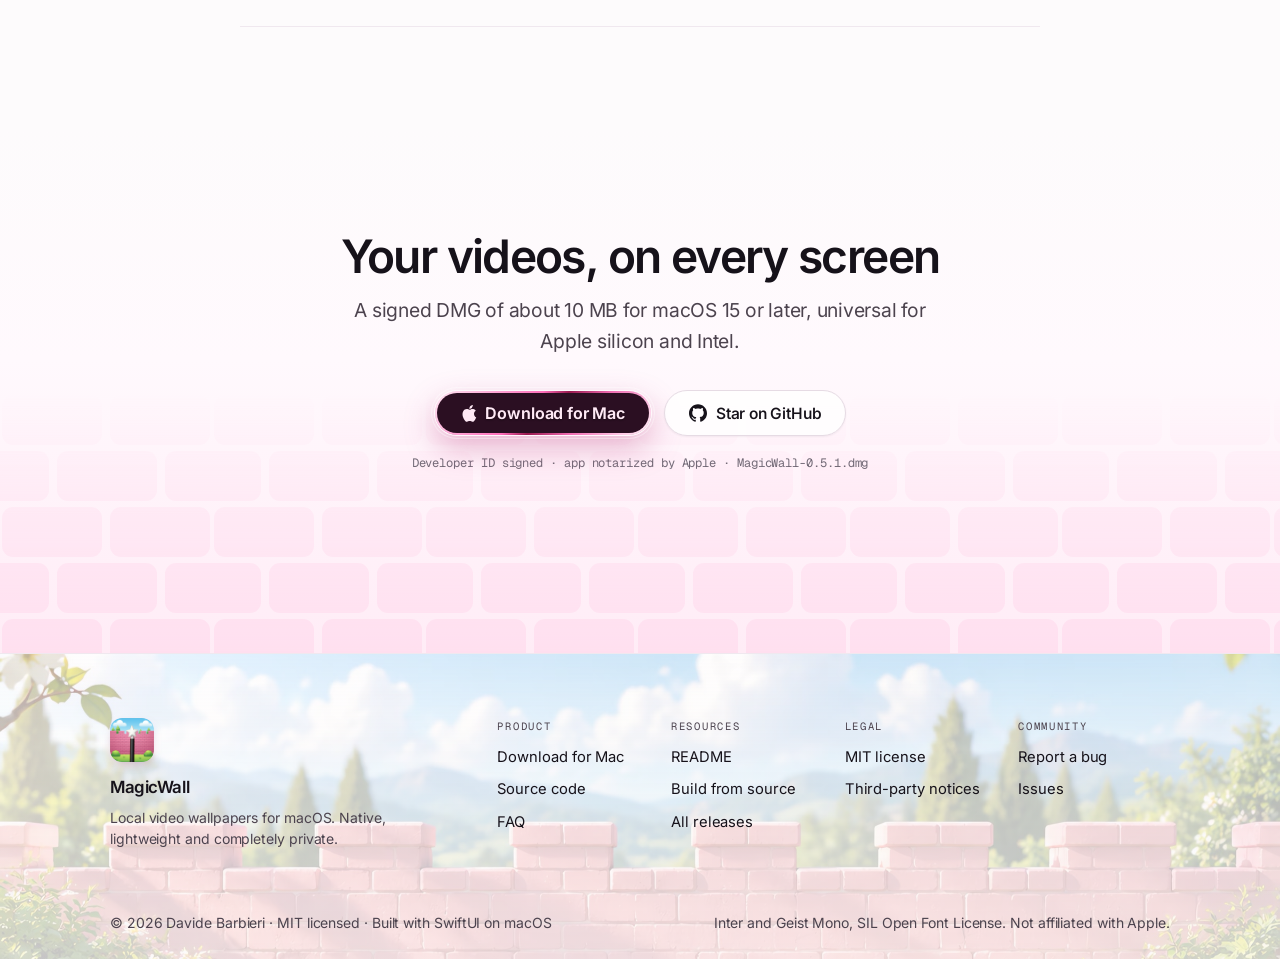
==== commit bf415322: "site: invalidate stale release cache, round prose DMG size" ====
--- a/site/index.html
+++ b/site/index.html
@@ -142,10 +142,10 @@
                   </a>
                 </div>
 
-                <p class="mini-note mono" data-release-status aria-live="polite">v0.5.1 · ~11 MB · macOS 15+</p>
+                <p class="mini-note mono" data-release-status aria-live="polite">v0.5.1 · ~10 MB · macOS 15+</p>
 
                 <ul class="mini-facts">
-                  <li><b data-release-size>~11 MB</b><span>signed DMG</span></li>
+                  <li><b data-release-size>~10 MB</b><span>signed DMG</span></li>
                   <li><b>macOS 15+</b><span>silicon &amp; Intel</span></li>
                   <li><b>100% local</b><span>no telemetry</span></li>
                   <li><b>MIT licensed</b><span>open source</span></li>
@@ -227,7 +227,7 @@
     <div class="cta-bricks" aria-hidden="true"></div>
     <div class="wrap wrap--narrow cta-inner" data-reveal>
       <h2 class="h2">Your videos, on every screen</h2>
-      <p class="lede">A signed DMG of about <span data-release-size>11 MB</span> for macOS 15 or later, universal for Apple silicon and Intel.</p>
+      <p class="lede">A signed DMG of about <span data-release-size-round>10 MB</span> for macOS 15 or later, universal for Apple silicon and Intel.</p>
       <div class="cta-actions">
         <a class="argent argent--lg" href="https://github.com/davidullo/magicwall/releases/latest" data-release-link>
           <span class="argent-fill" aria-hidden="true"></span>
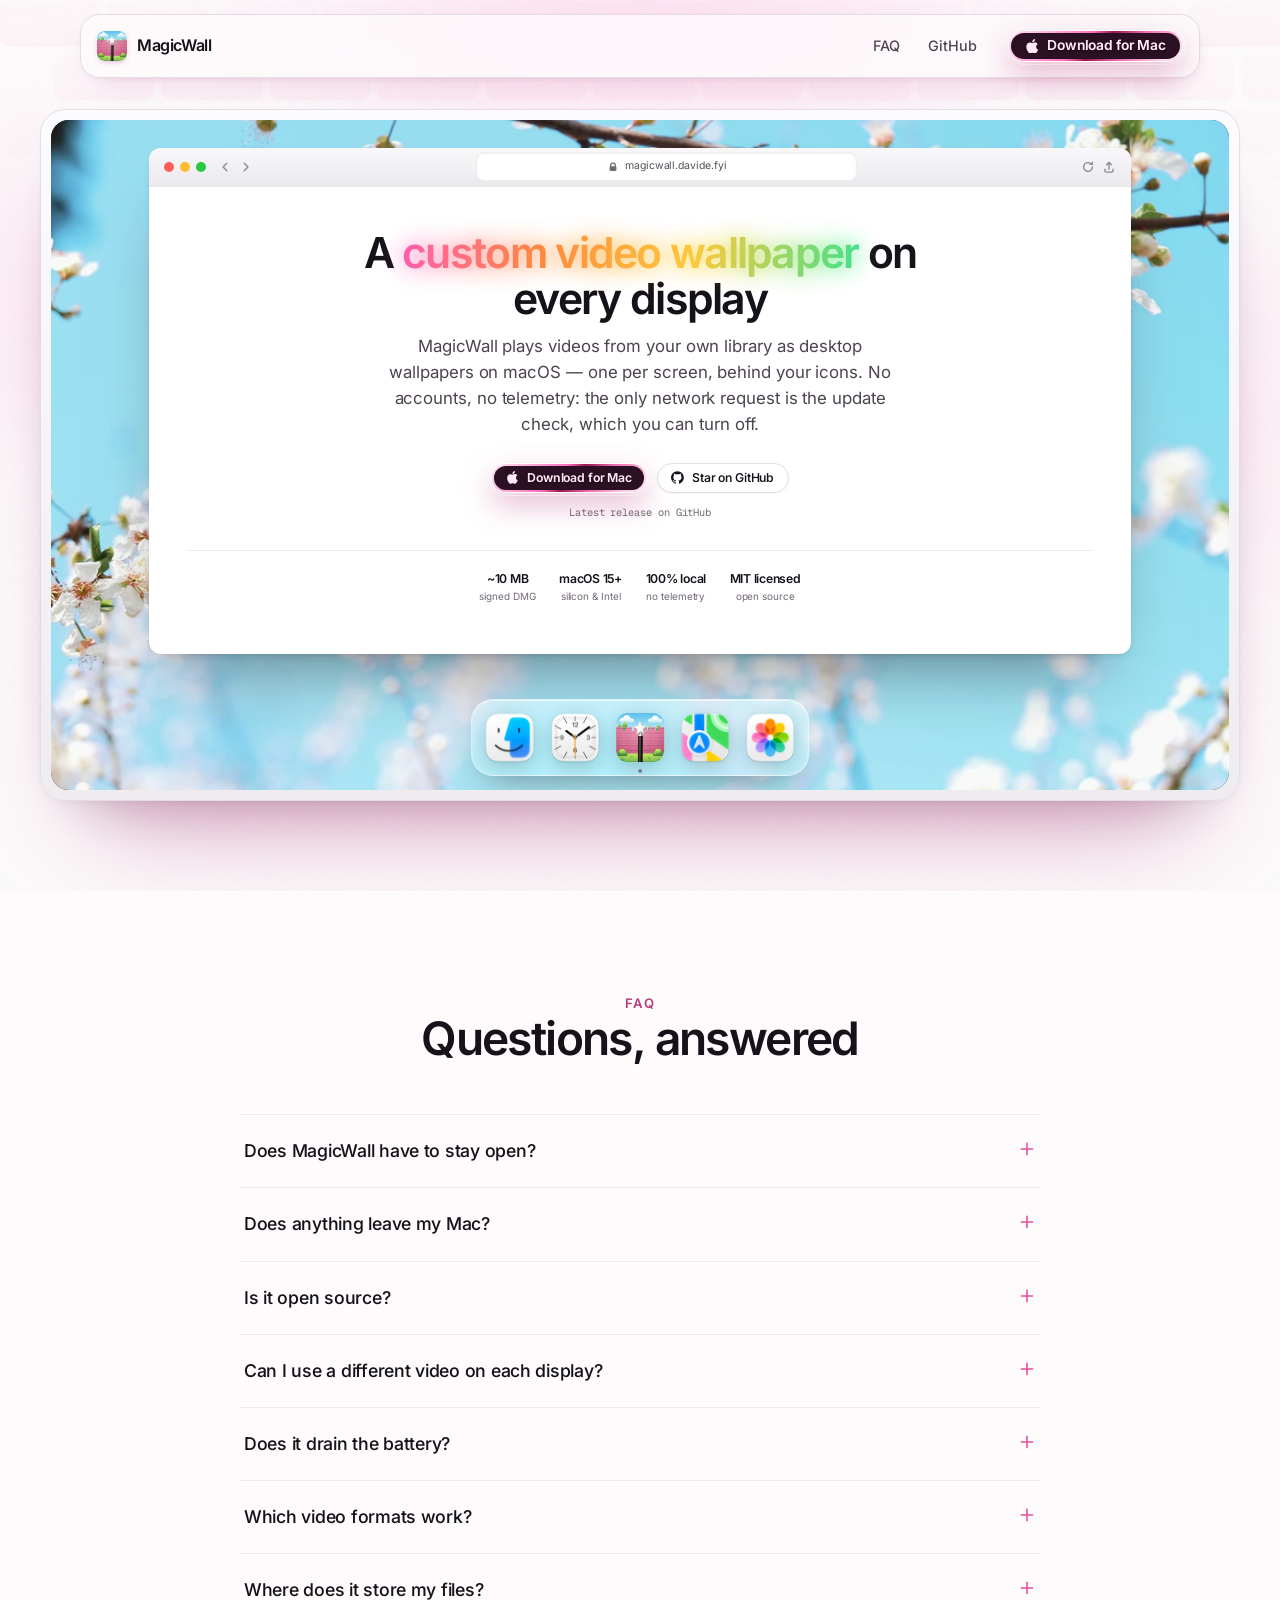
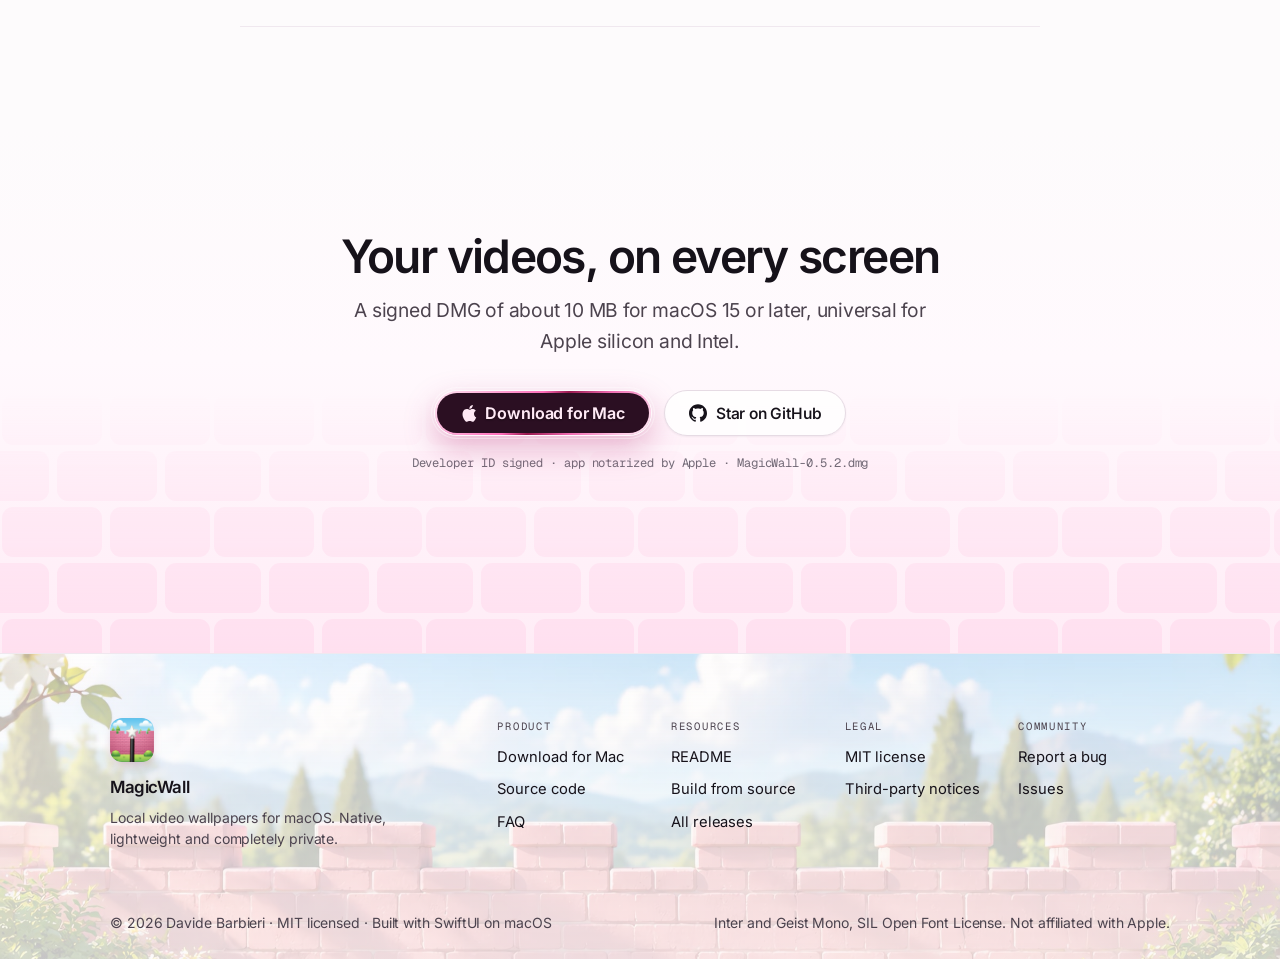
==== commit dd87e28d: "site: sync 0.5.2 and automate release updates" ====
--- a/site/index.html
+++ b/site/index.html
@@ -142,7 +142,7 @@
                   </a>
                 </div>
 
-                <p class="mini-note mono" data-release-status aria-live="polite">v0.5.1 · ~10 MB · macOS 15+</p>
+                <p class="mini-note mono" data-release-status aria-live="polite">v0.5.2 · ~10 MB · macOS 15+</p>
 
                 <ul class="mini-facts">
                   <li><b data-release-size>~10 MB</b><span>signed DMG</span></li>
@@ -243,7 +243,7 @@
           Star on GitHub
         </a>
       </div>
-      <p class="cta-meta mono">Developer ID signed · app notarized by Apple · <span data-release-name>MagicWall-0.5.1.dmg</span></p>
+      <p class="cta-meta mono">Developer ID signed · app notarized by Apple · <span data-release-name>MagicWall-0.5.2.dmg</span></p>
     </div>
   </section>
 </main>
